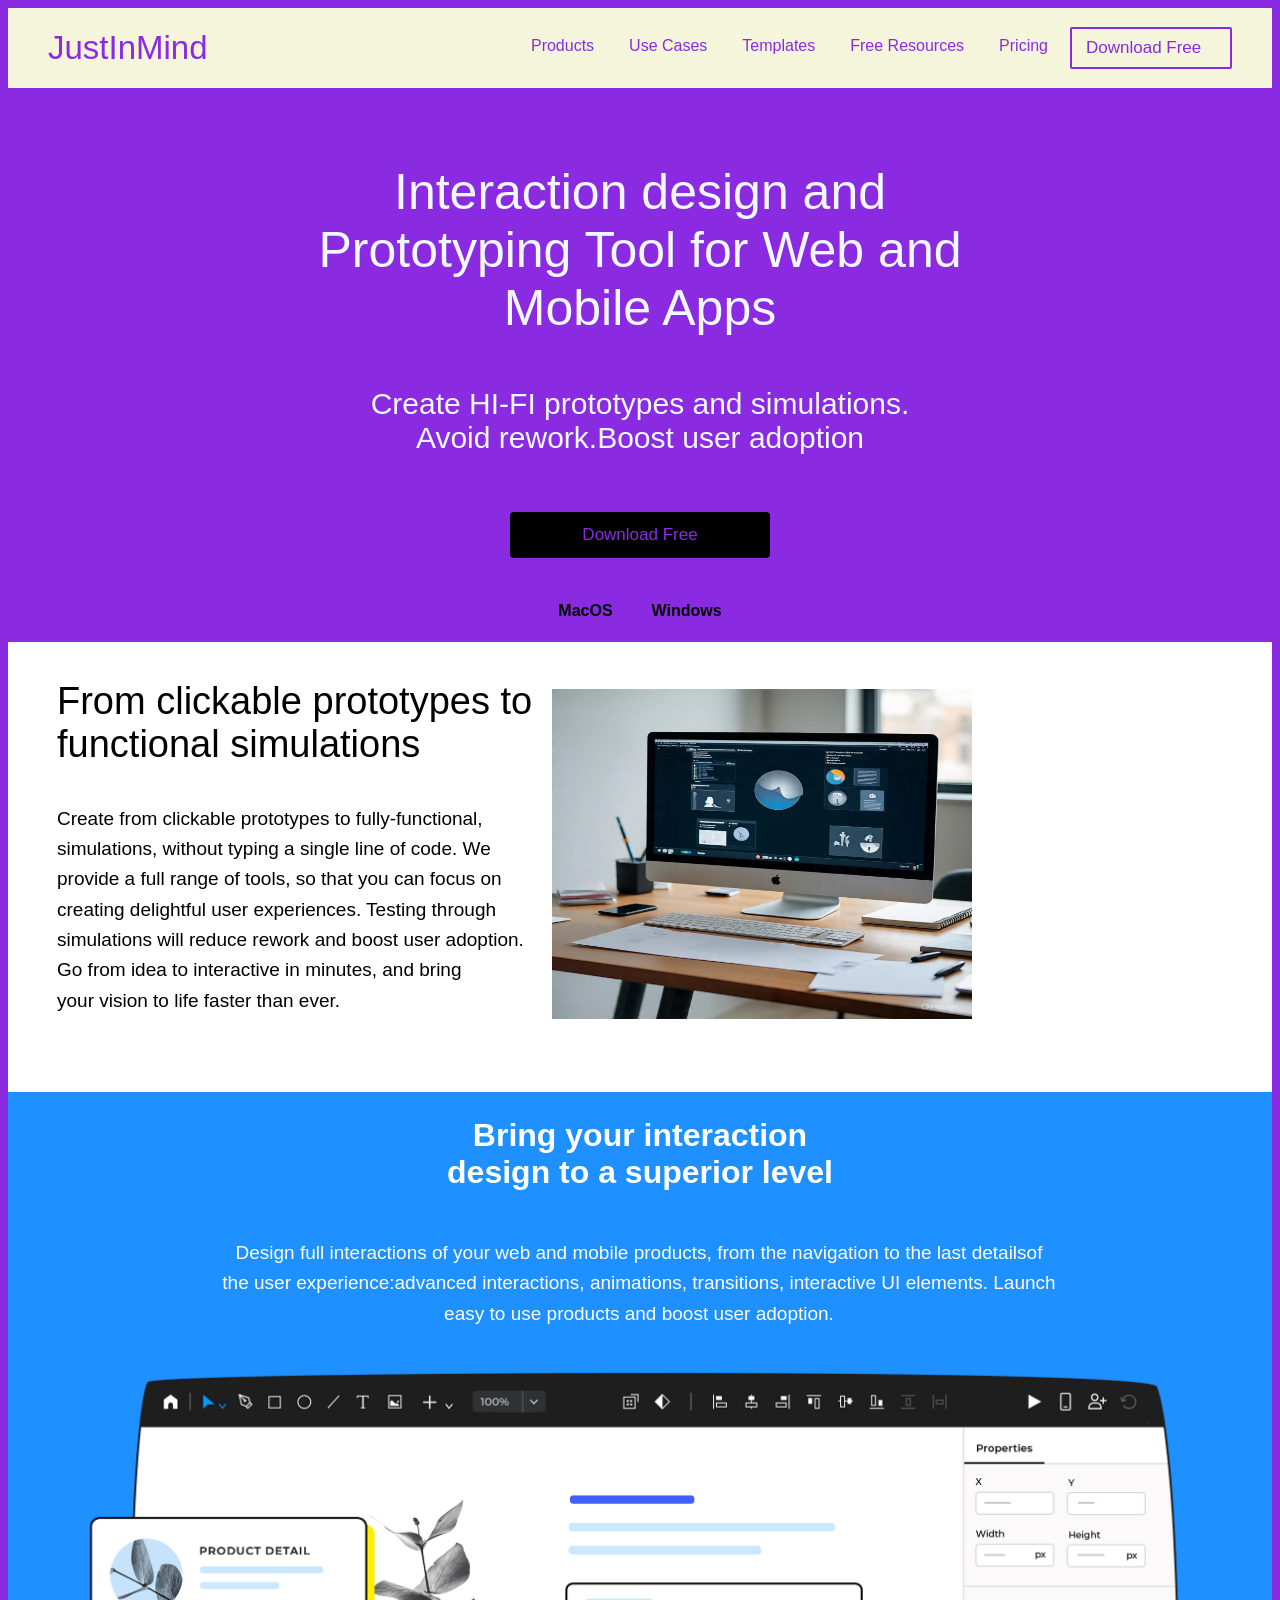
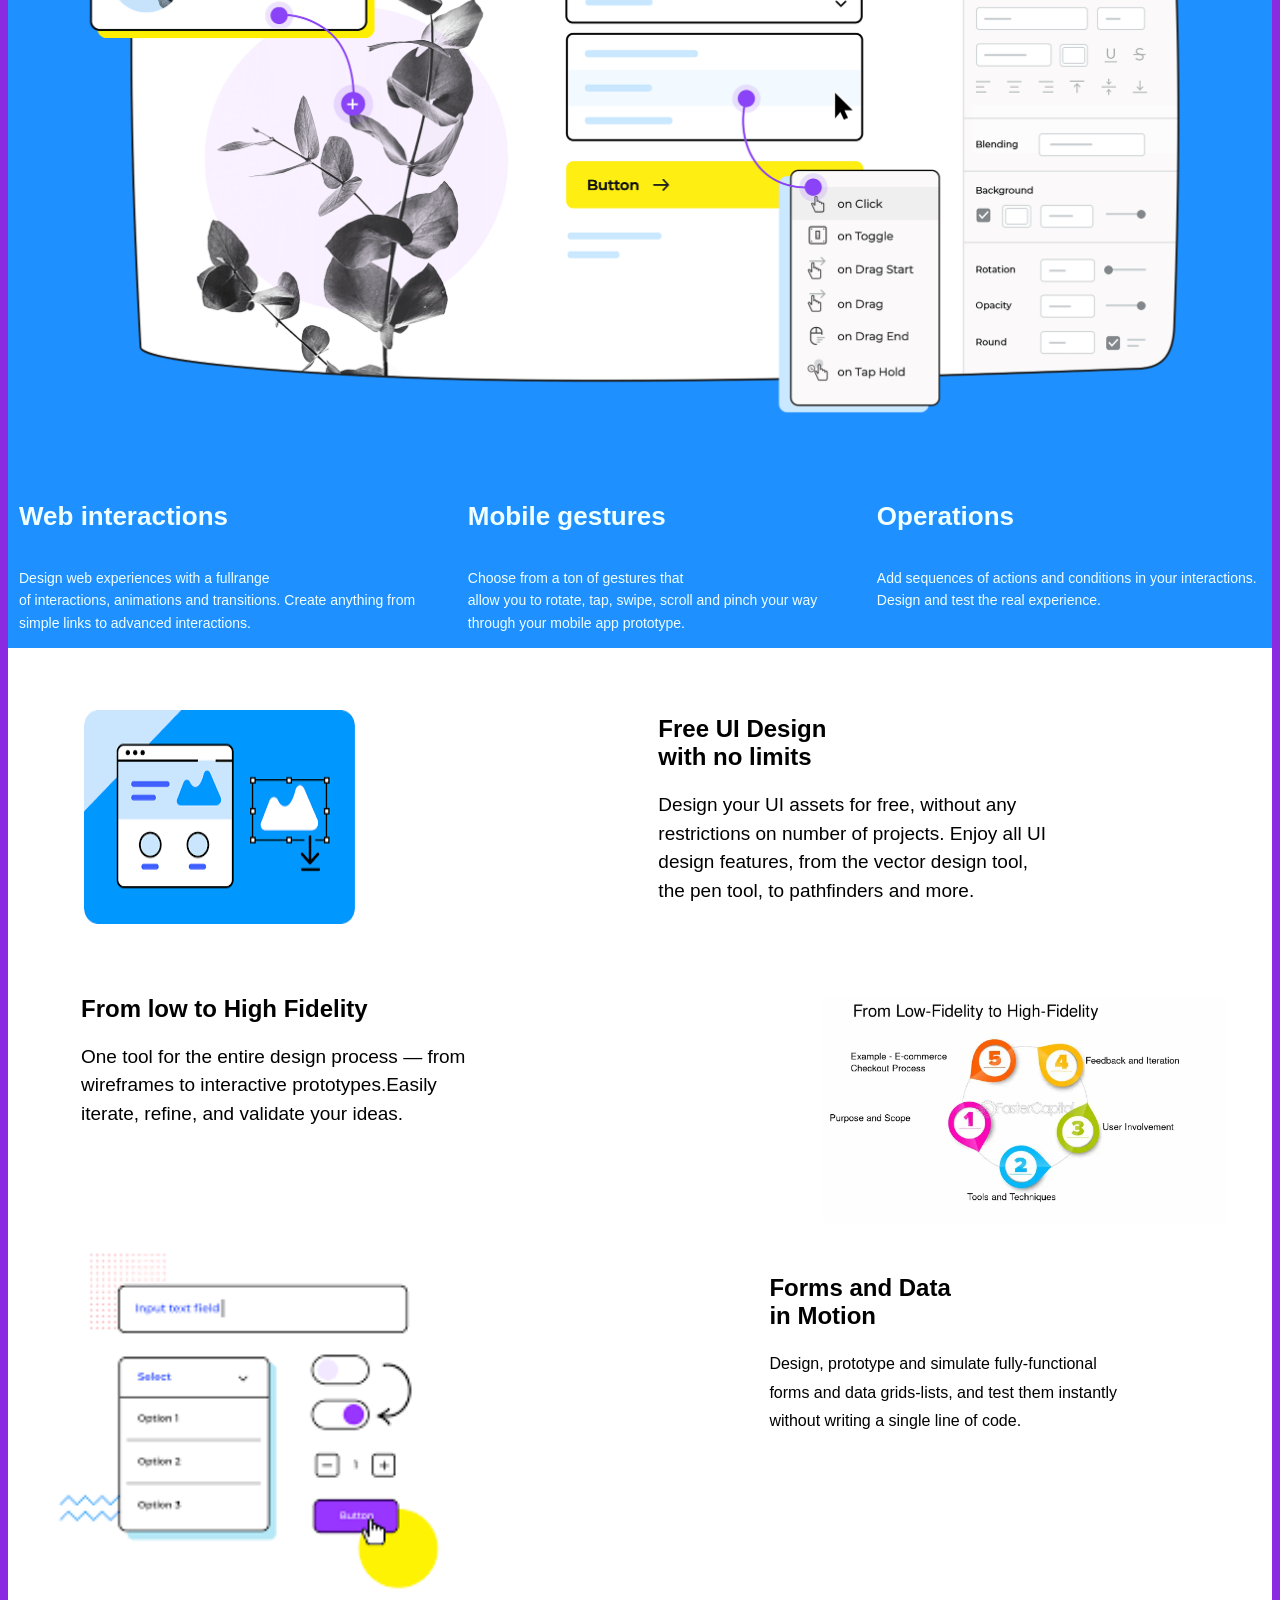
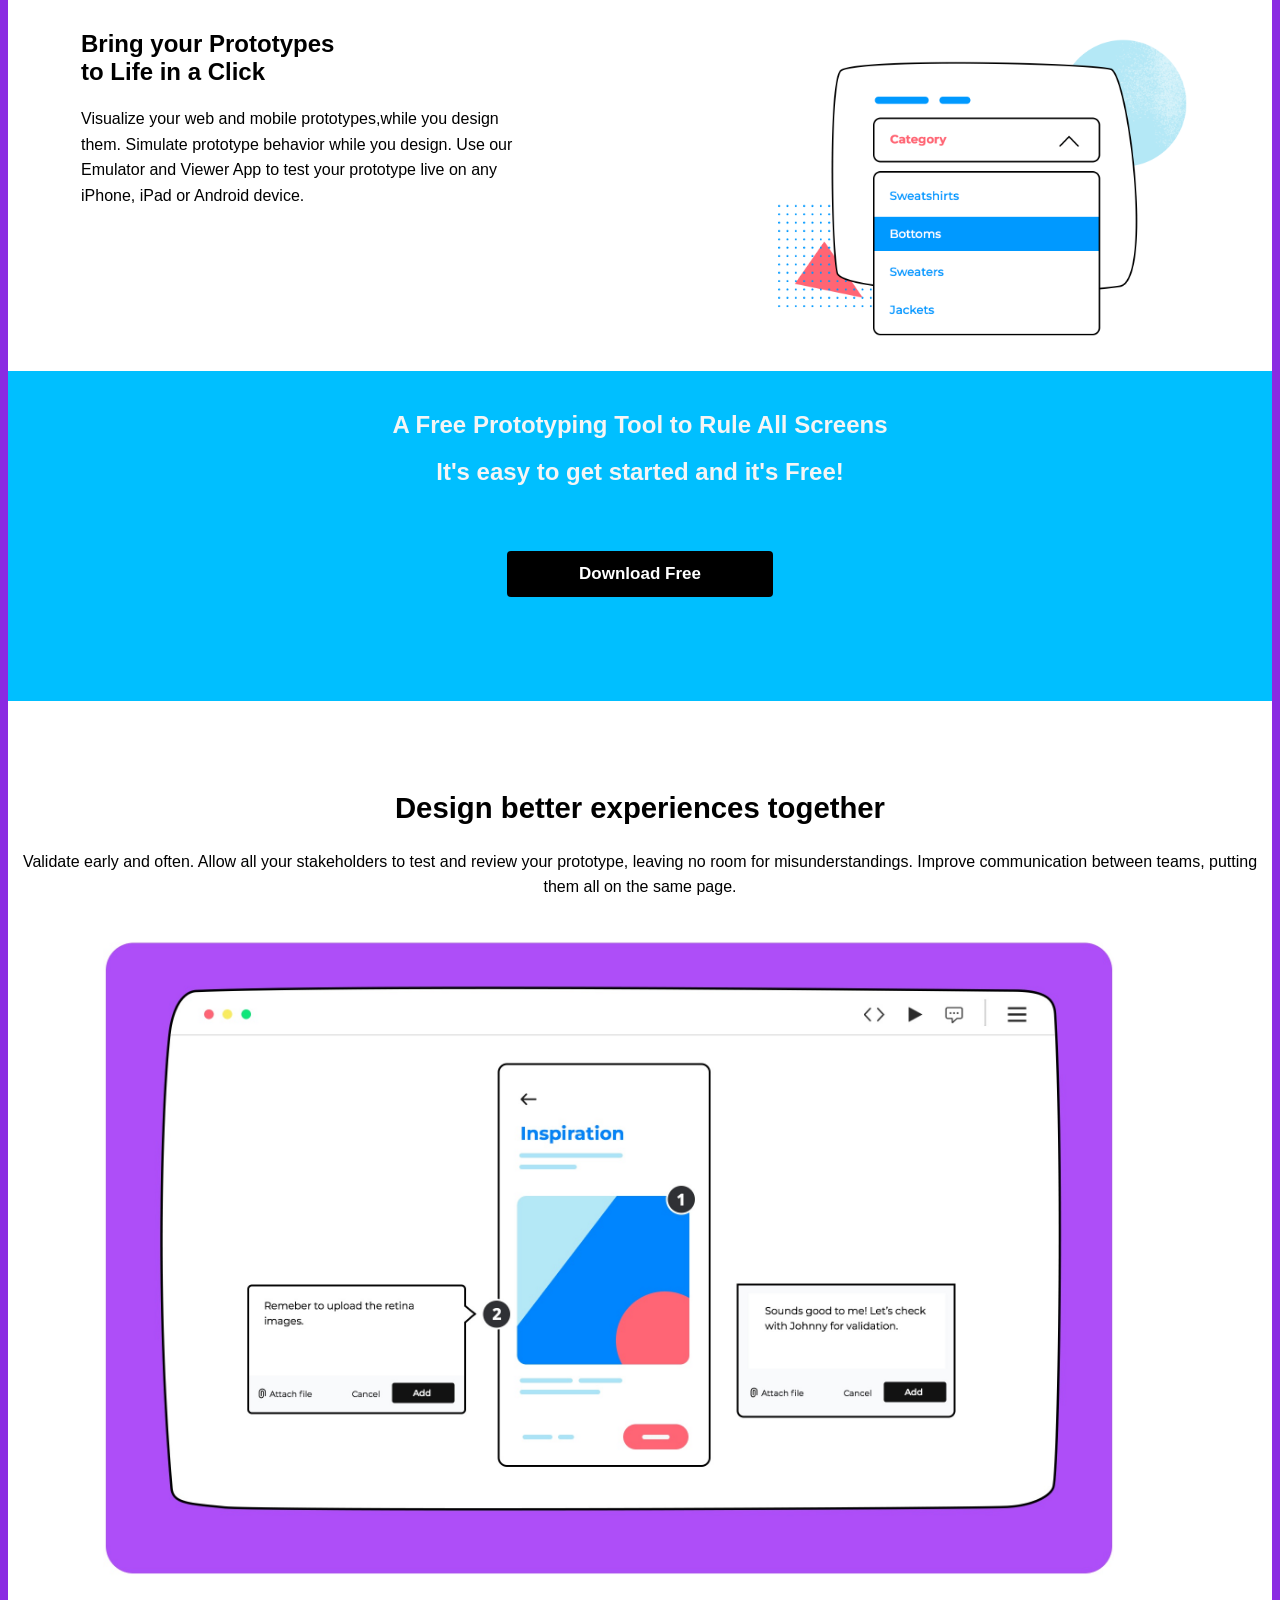
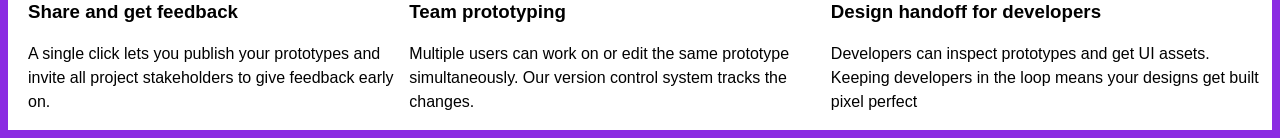
==== index.html @ 48efd1c1 "be" ====
<!DOCTYPE html>
<html lang="en">
<head>
    <meta charset="UTF-8">
    <meta name="viewport" content="width=device-width, initial-scale=1.0">
    <title>Document</title>
    <style>
     body {
      margin: 0%;
      padding: 0%;
      font-family: sans-serif;
    }
    header {
      display: flex;
      justify-content: space-between;
      align-items: center;
      padding: 19px 40px;
      background-color: blueviolet;
    }
    .brand {
      font-size: 33px;
      text-decoration: none;
      color: aliceblue;
    }
    nav {
      display: flex;
      gap: 9px;
      background-color: inherit;
    }
    nav a {
      color: white;
      text-decoration: none;
      padding: 10px 13px;
      font-size: 16px;
    }
    nav a:hover {
      background-color: #111111;
    }
    .b {
      text-decoration: none;
      margin-top: 27px;
      padding: 13px 72px;
      color: blueviolet;
      background-color: black;
      font-size: 17px;
      border-radius: 4px;
      display: inline-block; 
    }
    .b:hover {
      background-color: white;
      color: black;
    }
    h4.c {
      color: azure;
      font-size: 26px;
    }
    p.d {
      color: azure;
      line-height: 1.6;
      padding: 0px 2px 0px 0px;
      font-size: 14px;
    }
    a.e:hover {
    background-color: white;
    color: black;
    }
    </style>
</head>
<body style="border: 8px solid blueviolet;">
<section style="background-color: blueviolet;">
 <header  style="background-color: beige;">
    <a href="https://www.justinmind.com/" class="brand" style="color: blueviolet;">JustInMind</a>
    <nav style="background-color: beige;">
      <a href="#products" style="color: blueviolet;">Products</a>
      <a href="#use-cases" style="color: blueviolet;">Use Cases</a>
      <a href="#templates" style="color: blueviolet;">Templates</a>
      <a href="#free-resources" style="color: blueviolet;">Free Resources</a>
      <a href="#pricing" style="color: blueviolet;">Pricing</a>
       <a href="https://www.justinmind.com/thank-you-win" style="border: 2px solid blueviolet; 
       width: 130px;font-size: 17px; border-radius: 2px; padding: 9px 14px;color: blueviolet; 
       background-color: beige;">Download Free</a>
    </nav>
  </header>
  <p style="text-align: center; color: aliceblue; font-size: 50px; margin-top: 75px;">
  Interaction design and<br>Prototyping Tool for Web and<br>Mobile Apps</p>
  <p style="text-align: center; color: aliceblue; font-size: 30px;">Create HI-FI prototypes 
  and simulations.<br>Avoid rework.Boost user adoption</p>
  <div style="text-align: center;">
  <a class="b" href="https://www.justinmind.com/thank-you-win">Download Free</a>
  </div>
  <div style="justify-content: center; display:flex; gap: 39px; margin-top: 23px; font-size: 16px;">
  <h4>MacOS</h4>
  <h4>Windows</h4>
  </div>
  </section>
  <section style="background-color: white; height: 430px;">
  <div style="display: flex; gap: 20px; margin-bottom: 40px;">
    <div>
  <p style="font-size: 38px; margin-left: 49px;">From clickable prototypes to<br>
  functional simulations</p>
  <p style="font-size: 19px; margin-left: 49px; margin-top: 4px; margin-bottom: 4px; line-height: 1.6;">
  Create from clickable prototypes to fully-functional,<br>simulations, without typing a single 
  line of code. We<br>provide a full range of tools, so that you can focus on<br>creating delightful 
  user experiences. Testing through<br>simulations will reduce rework and boost user adoption.<br>
  Go from idea to interactive in minutes, and bring<br>your vision to life faster than ever.</p>
  </div>
  <img style="height: 330px; width: 420px; margin-right: 30px; margin-top: 47px;" 
   src="Images/abc.jpg" alt="#">
   </div>
  </div>
  </section>
  <section style="background-color: dodgerblue; margin-top: 3px; height: 450;">
  <div>
  <div style="text-align: center; color: white;">
  <div style="margin-top: 20px;">
  <h2 style=" font-size: 32px; display: inline-block; margin-top: 25px;"><b>Bring your interaction
  <br>design to a superior level</b></h2>
  </div>
  <p style=" font-size: 19px; line-height: 1.6; padding: 2px 2px 0px 0px;">
  Design full interactions of your web and mobile products, from the navigation to the last 
  detailsof<br> the user experience:advanced interactions, animations, transitions, interactive 
  UI elements. Launch<br> easy to use products and boost user adoption.</p>
  </div>
 <img style="height: 40%; width: 95%; margin-right: auto; margin-left: auto; 
 text-align: center; display: block;" src="Images/tool-web.png"> 
</div>
 <div style="display: flex; gap: 38px; margin-top: 3px; margin-bottom: 47px;">
  <div style="margin-left: 11px;">
  <h4 class="c">Web interactions</h4>
  <p class="d">Design web experiences with a fullrange<br>of interactions, animations and transitions.
  Create anything from simple links to advanced interactions.</p>
  </div>
  <div>
  <h4 class="c">Mobile gestures</h4>
  <p class="d">Choose from a ton of gestures that<br>allow you to rotate, tap, swipe, scroll  
  and pinch your way through your mobile app prototype.</p>
  </div>
  <div>
  <h4 class="c">Operations</h4>
  <p class="d">Add sequences of actions and conditions in your interactions.  Design and 
  test the real experience.</p>
  </div>
  </div>
  </section>
  <section>
    <div style="display: flex; gap: 24%;">
    <img src="Images/free design.png" style="margin-left: 76px; margin-top: 15px;">
    <div>
    <h1><b>Free UI Design<br>with no limits</b></h1>
    <p style="line-height: 1.5; font-size: 19px;">Design your UI assets for free, without any<br> restrictions on 
    number of projects. Enjoy all UI<br>design features, from the vector design tool,<br>the pen 
    tool, to pathfinders and more.</p>
    </div>
  </div>
   <div style="display: flex; gap: 26%; margin-top: 45px;">
    <div>
    <h1 style="margin-top: 26px; margin-left: 73px;">From low to High Fidelity</h1>
    <p style="line-height: 1.5; font-size: 19px; margin-left: 73px;">One tool for the entire design 
    process — from<br>wireframes to interactive prototypes.Easily iterate, refine, and validate your 
    ideas.</p>
    </div>
    <img src="Images/Low-Fidelity-to-High-Fidelity.webp" alt="#" style="width: 32%; height: 87%; 
    margin-top: 28px; margin-right: 45px;">
    </div>
    <div style="display: flex; gap: 18%;">
      <img src="Images/images.png" style="width: 42%; height: 39%; margin-left: 3px; margin-top: 15px;">
      <div style="margin-top: 31px;">
      <h1>Forms and Data<br>in Motion</h1>
      <p style="line-height: 1.8;">Design, prototype and simulate fully-functional<br>forms and data grids-lists, and test 
      them instantly<br>without writing a single line of code.</p>
      </div>
    </div>
    <div style="display: flex; gap: 180px;">
      <div style="margin-left: 73px;">
      <h2>Bring your Prototypes<br>to Life in a Click</h2>
      <p style="line-height: 1.6;">Visualize your web and mobile prototypes,while you design them. 
      Simulate prototype behavior while you design. Use our Emulator and Viewer App to test your 
      prototype live on any iPhone, iPad or Android device.</p>
      </div>
      <img src="Images/click.png" alt="" style="width: 45%; height: 20%;">
    </div>
  </section>
  <section style="background-color: deepskyblue; height: 330px; display: flex; 
  flex-direction: column; text-align: center; align-items: center;">
  <div style=" justify-content: center; color: whitesmoke;">
   <h1 style="margin-top: 40px;">A Free Prototyping Tool to Rule All Screens</h1>
   <h2 style="margin-top: 18px;">It's easy to get started and it's Free!</h2>
   </div>
    <div><h2><a href="https://www.justinmind.com/thank-you-win" style="display: inline-block; 
    padding: 13px 72px; border-radius: 4px; background-color: black; 
    text-decoration: none; color: white; margin-top: 25px; font-size: 17px;" class="e">
    Download Free</h2></a>
  </div>
  </section>
  <section style="margin-top: 90px;">
  <h2 style="text-align: center; font-size: 29.3px; ">Design better experiences together</h2>
  <p style="text-align: center; line-height: 25px;">Validate early and often. Allow all your stakeholders to test and review your prototype, 
  leaving no room for misunderstandings. Improve communication between teams, putting them 
  all on the same page.</p>
  <img src="Images/prototypes.jpg"alt="Not Found" style="width: 80%; height: 70%; margin-left: 95px; 
  margin-top: 20px;">
  <div style="display: flex; margin-left: 20px; gap: 15px;">
   <div>
  <h3>Share and get feedback</h3>
  <p style="line-height: 1.5;">A single click lets you publish your prototypes and invite all project stakeholders to 
  give feedback early on.</p>
   </div>
   <div>
  <h3>Team prototyping</h3>
  <p style="line-height: 1.5;">Multiple users can work on or edit the same prototype 
  simultaneously. Our version control system tracks the changes.</p>
   </div>
   <div>
  <h3>Design handoff for developers</h3>
  <p style="line-height: 1.5;">Developers can inspect prototypes and get UI assets. 
  Keeping developers in the loop means your designs get built pixel perfect</p>
   </div>
  </div>
  </section>
</html>
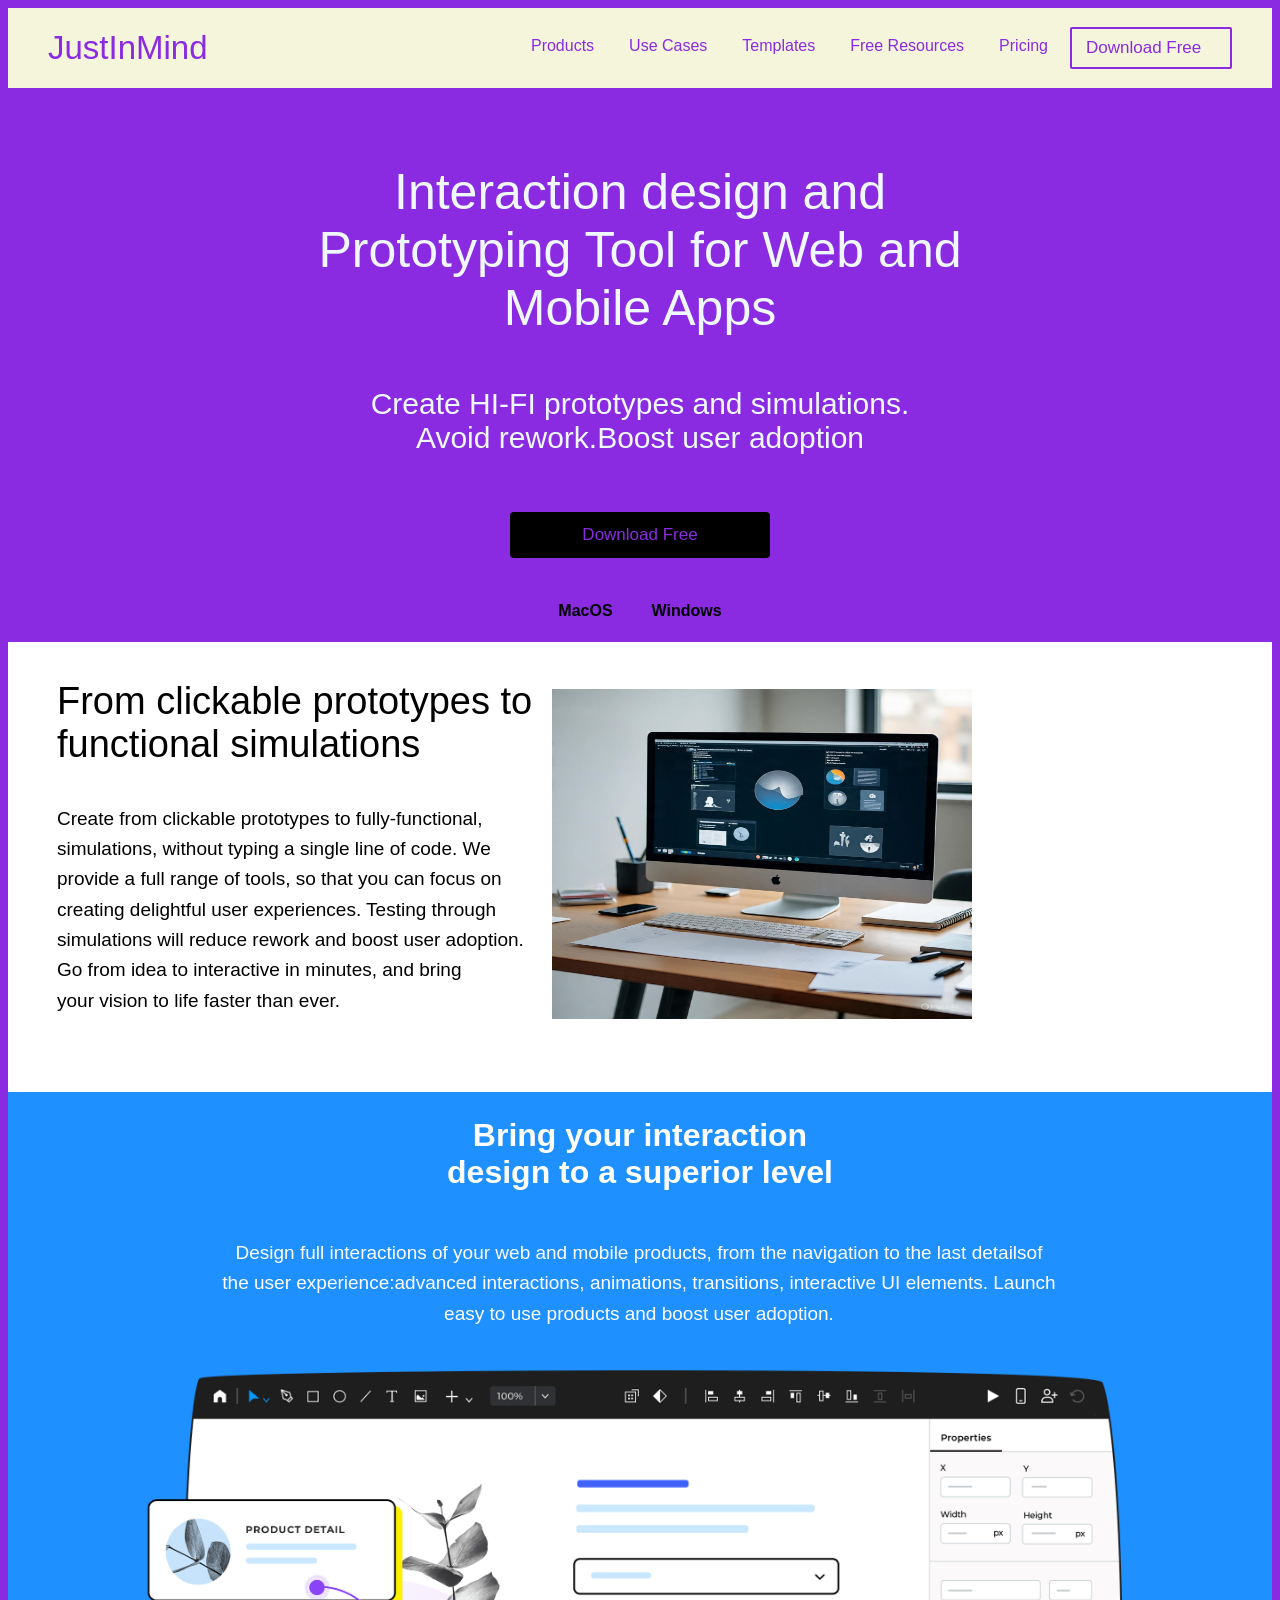
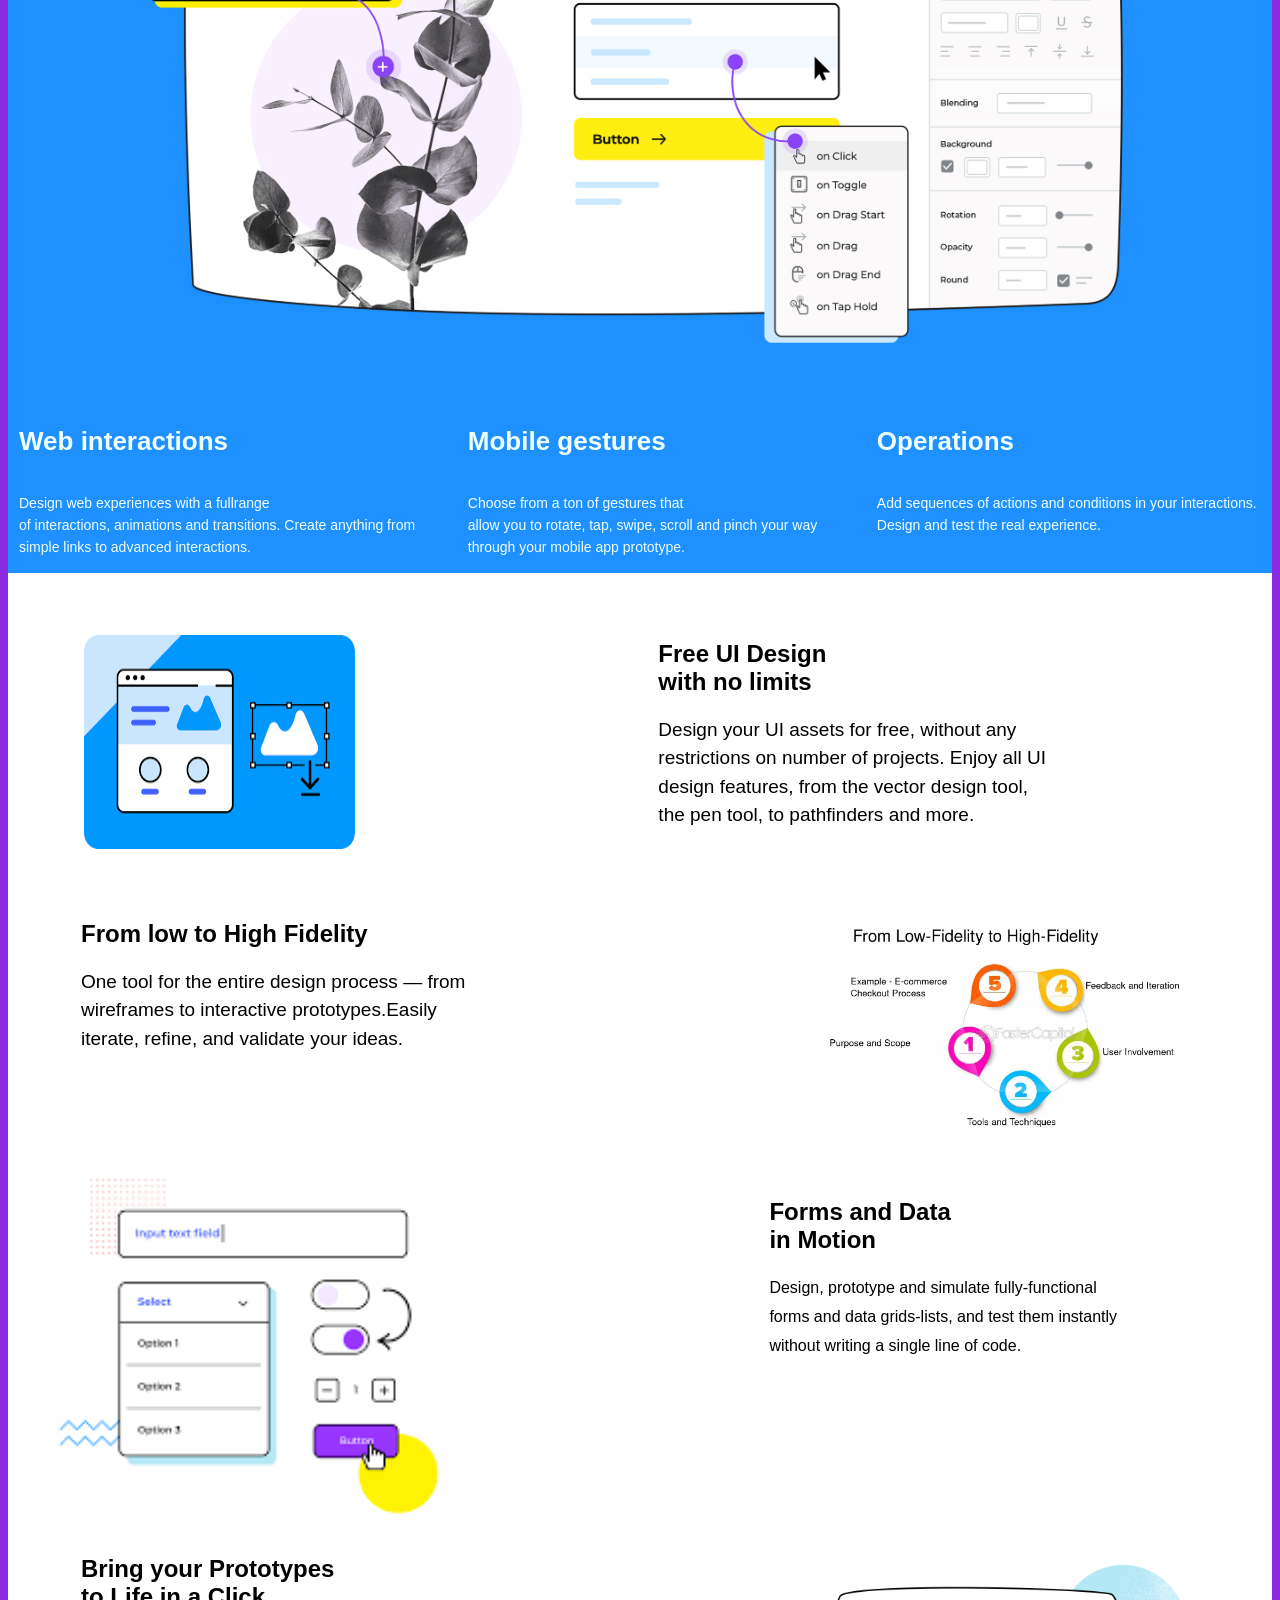
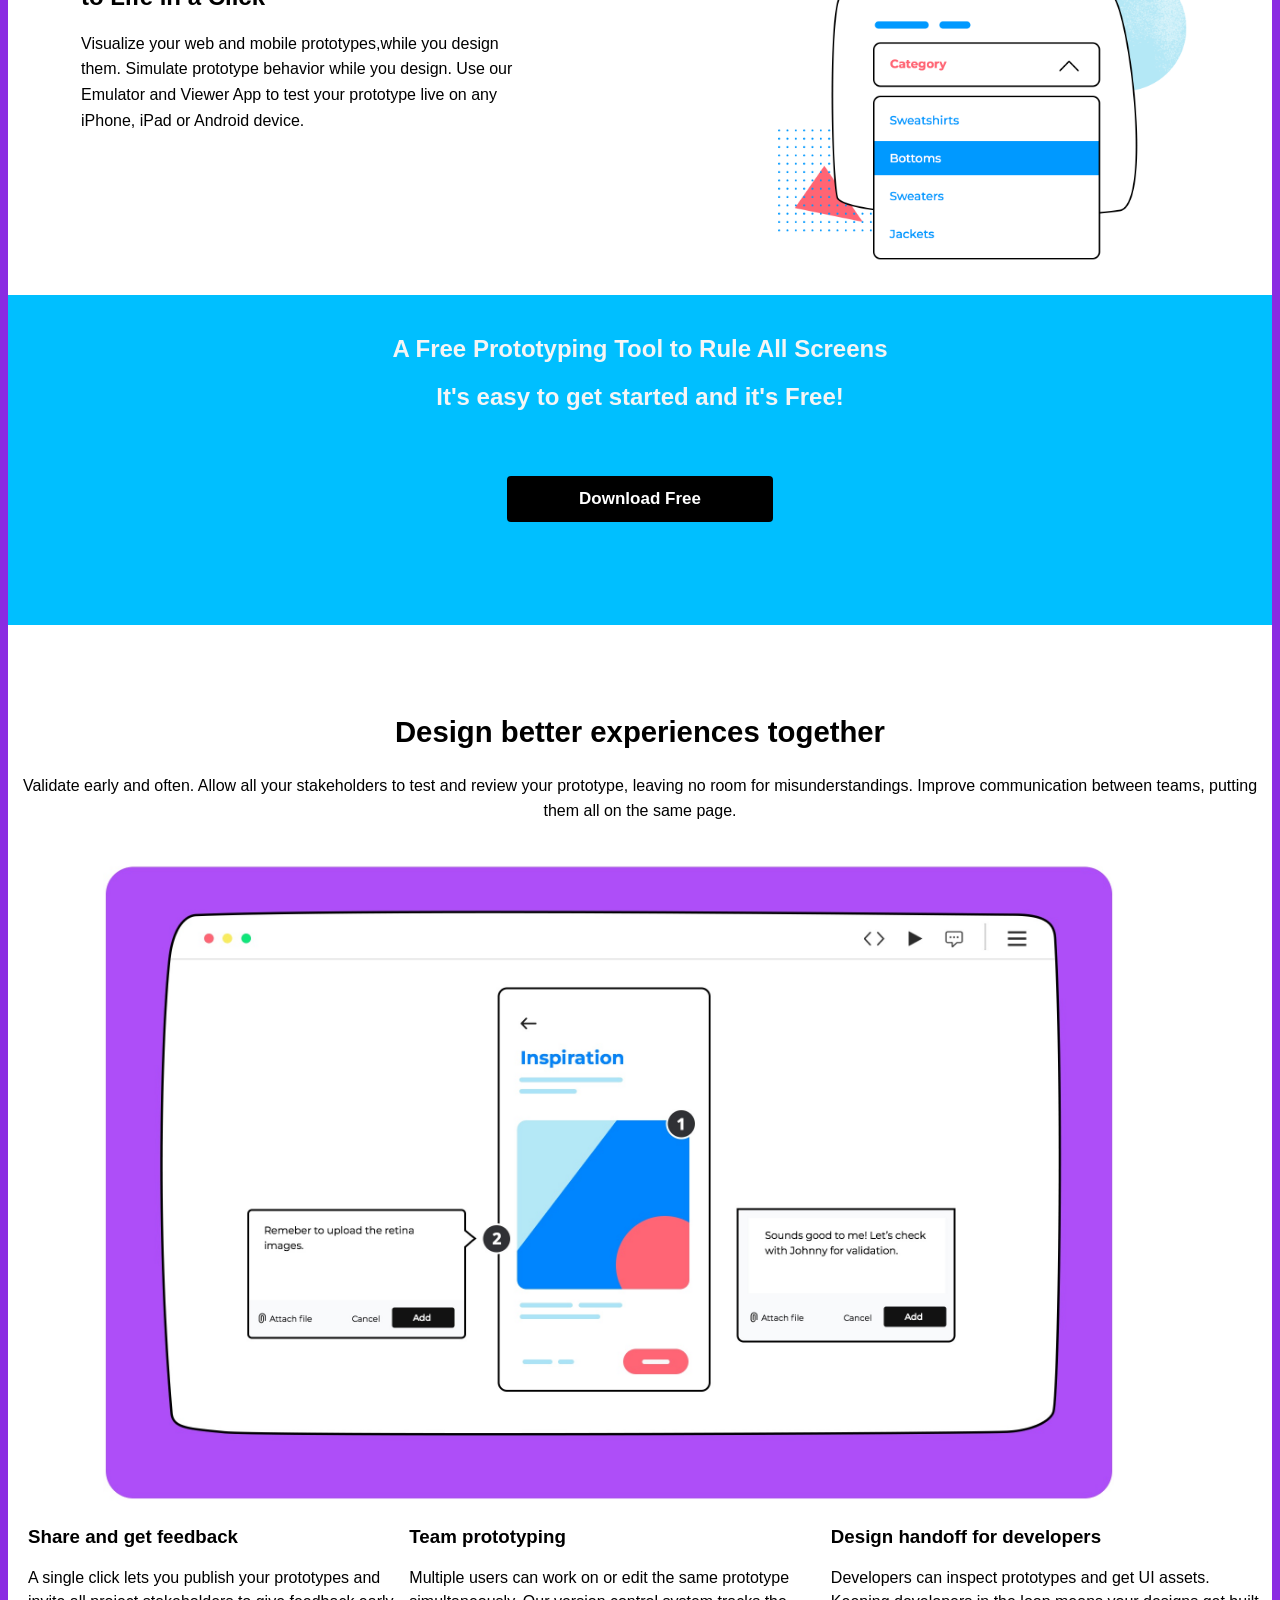
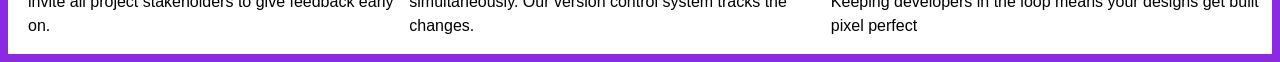
==== commit 5fd36e05: "be" ====
--- a/index.html
+++ b/index.html
@@ -121,7 +121,7 @@
   detailsof<br> the user experience:advanced interactions, animations, transitions, interactive 
   UI elements. Launch<br> easy to use products and boost user adoption.</p>
   </div>
- <img style="height: 40%; width: 95%; margin-right: auto; margin-left: auto; 
+ <img style="height: 30%; width: 85%; margin-right: auto; margin-left: auto; 
  text-align: center; display: block;" src="Images/tool-web.png"> 
 </div>
  <div style="display: flex; gap: 38px; margin-top: 3px; margin-bottom: 47px;">
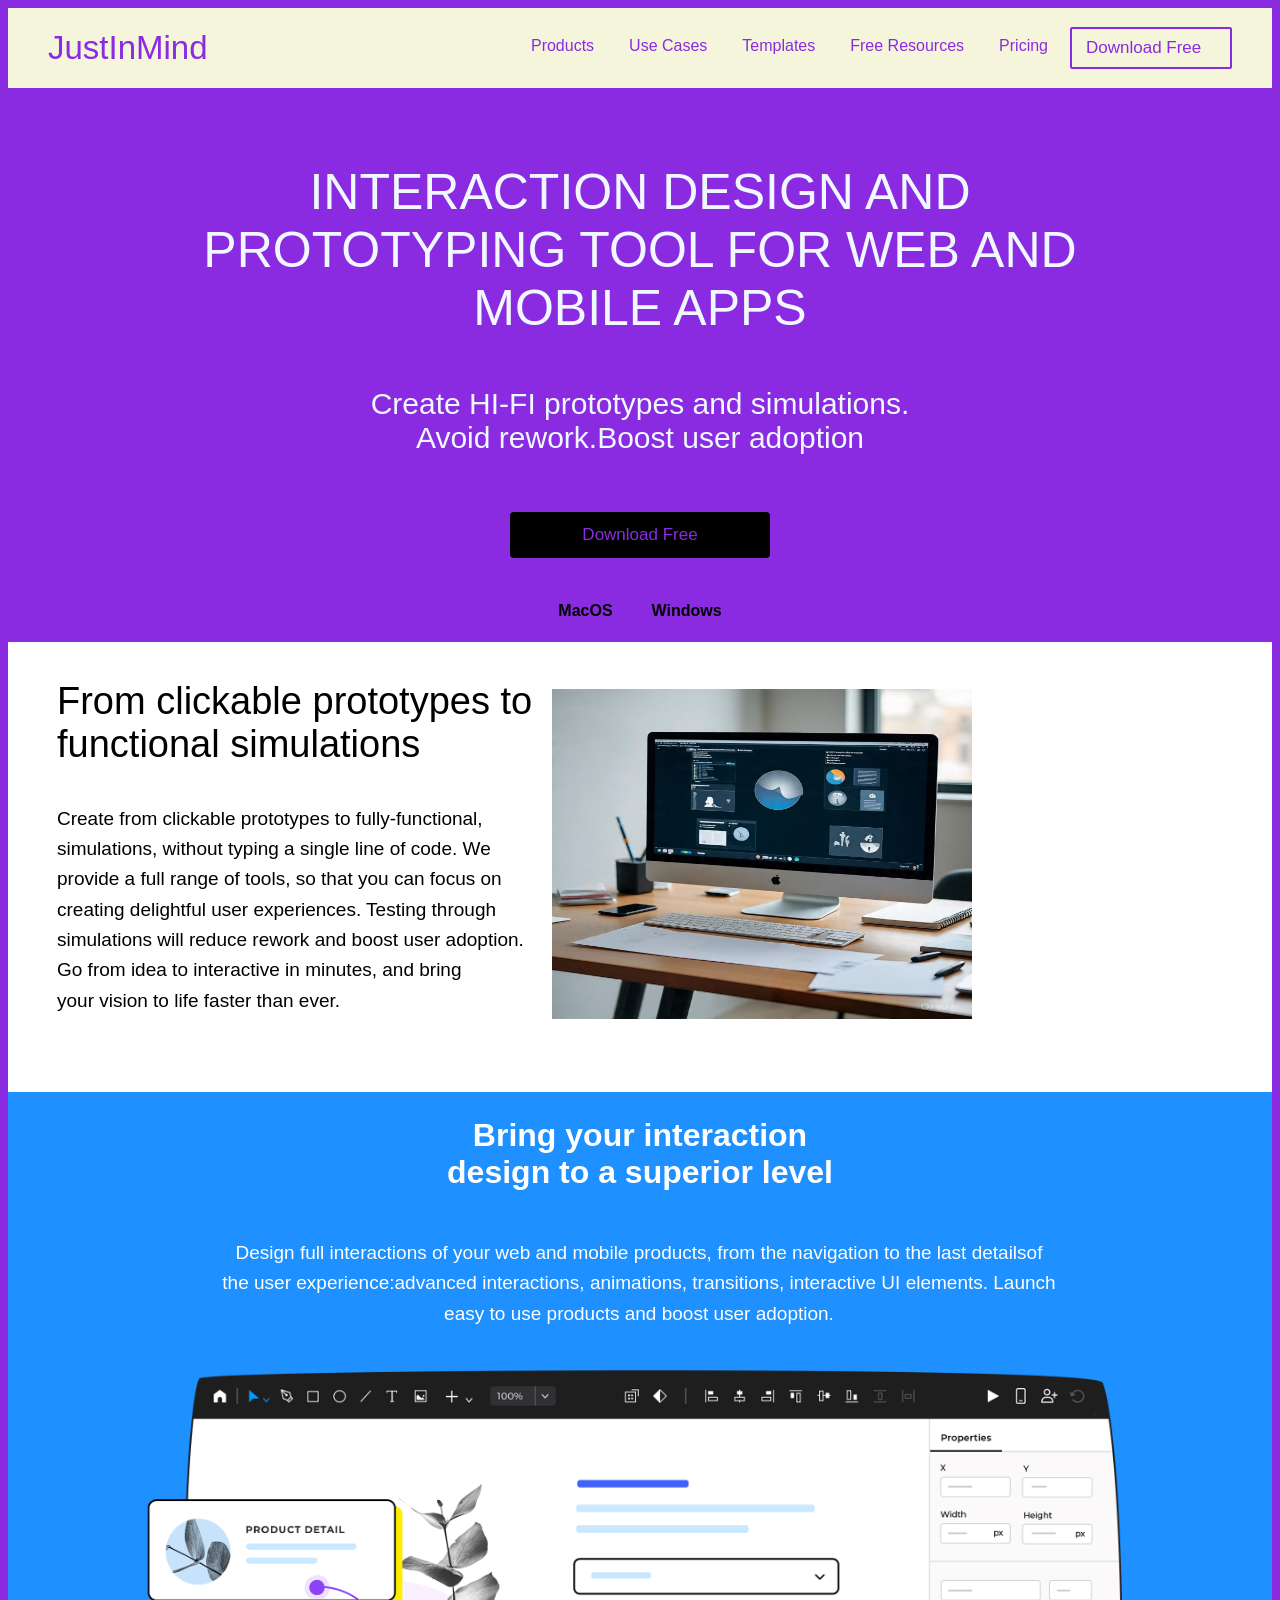
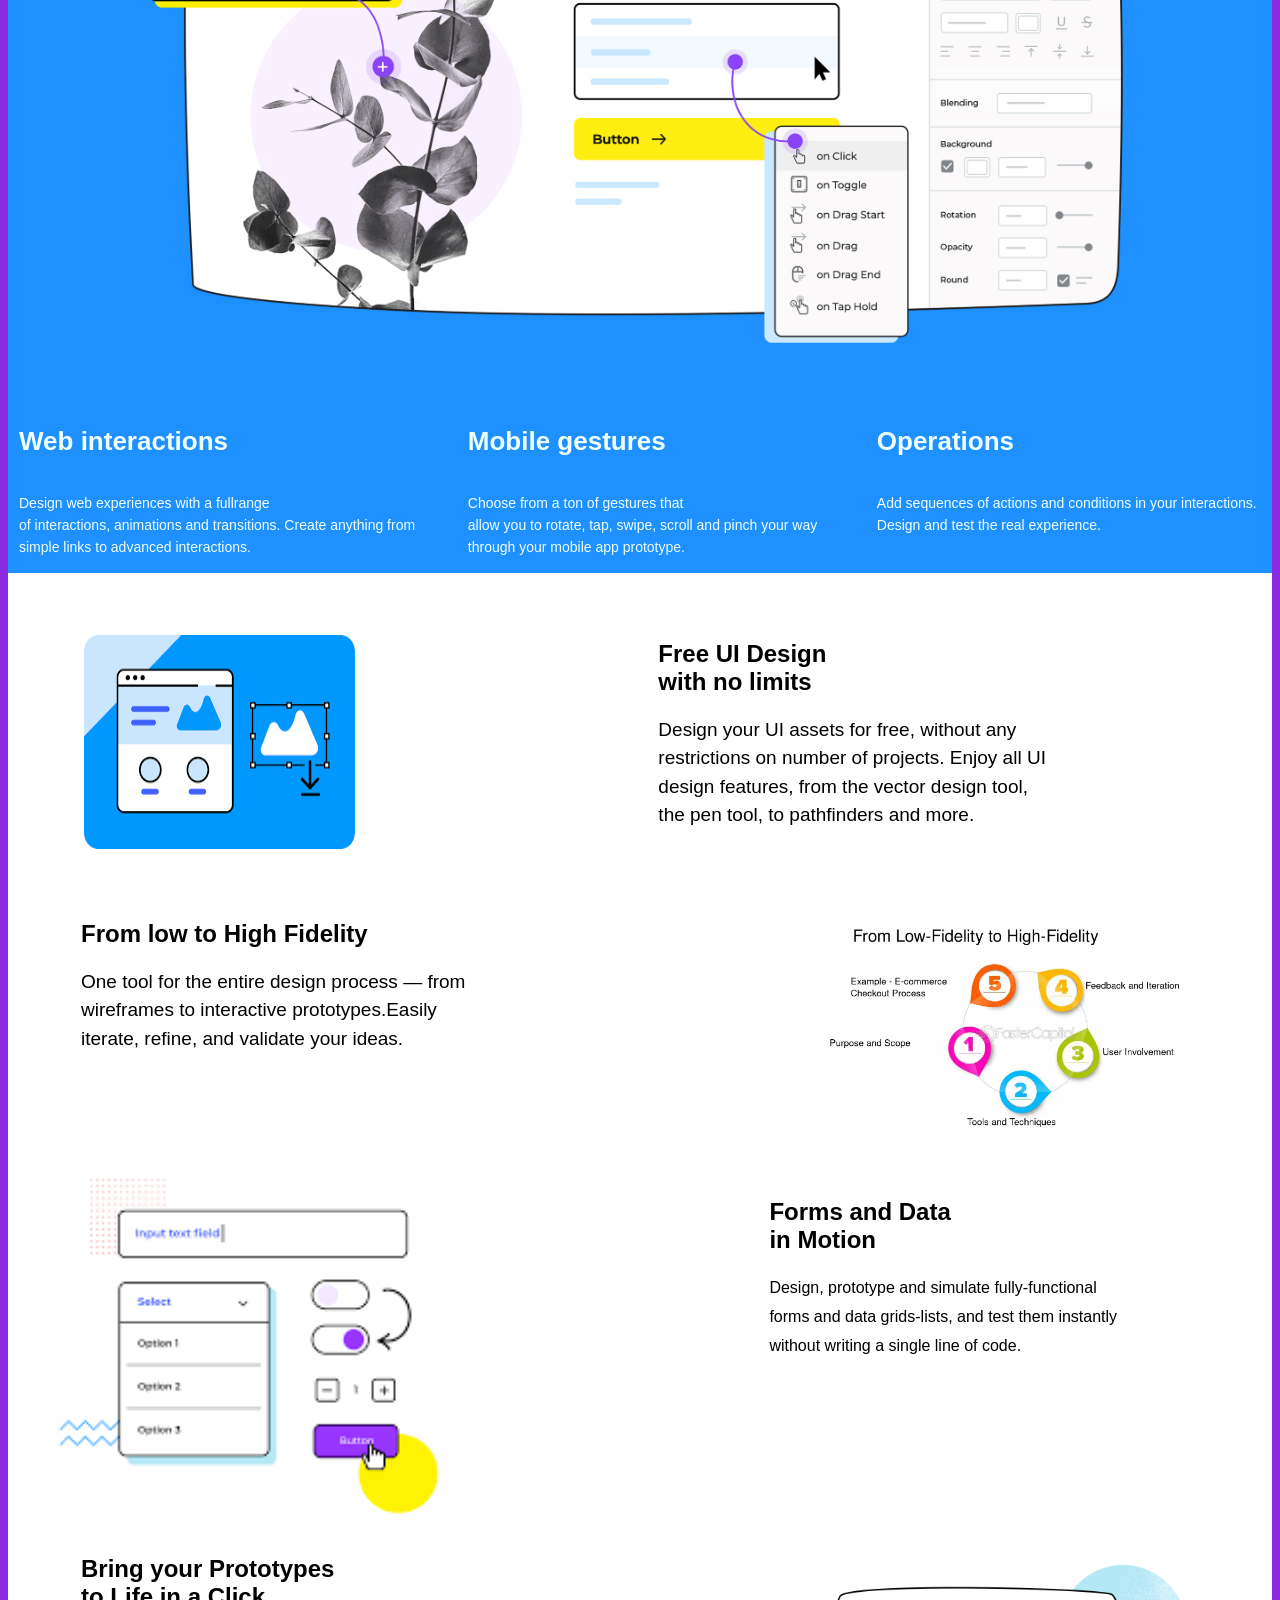
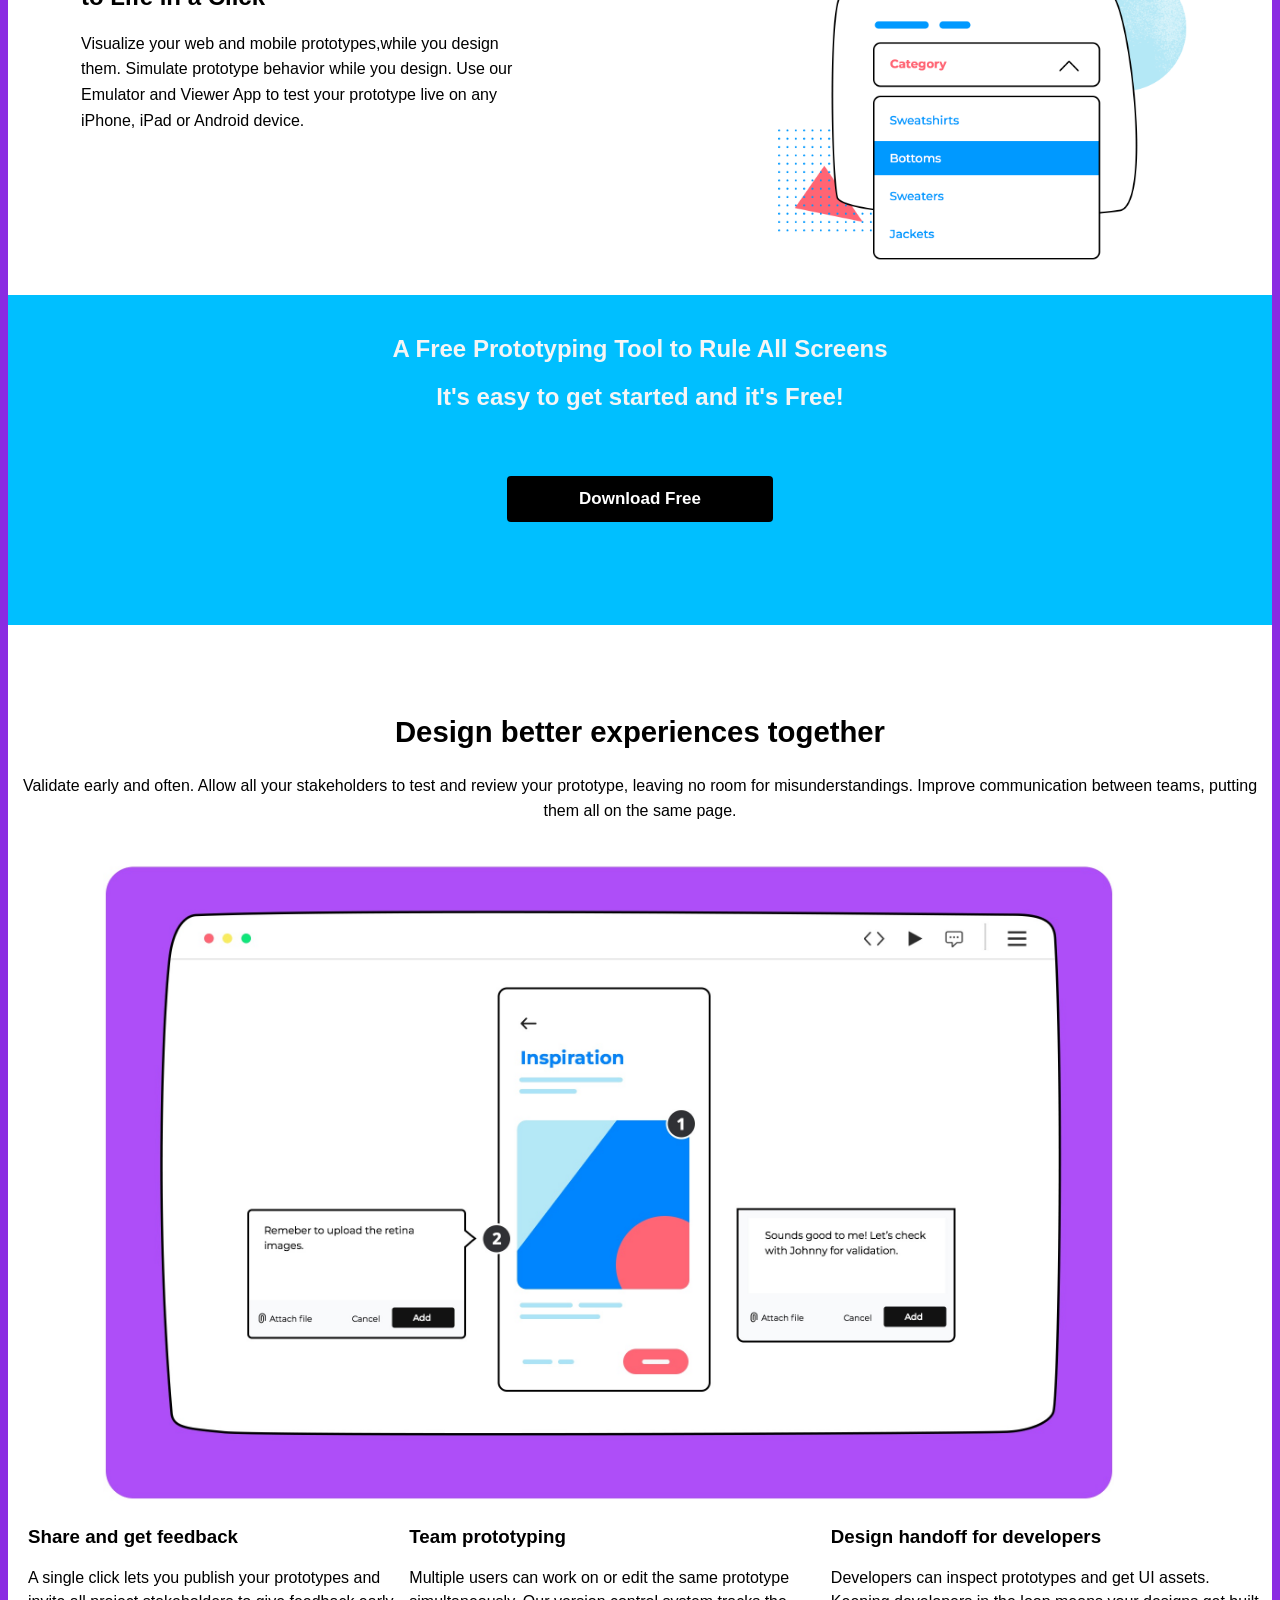
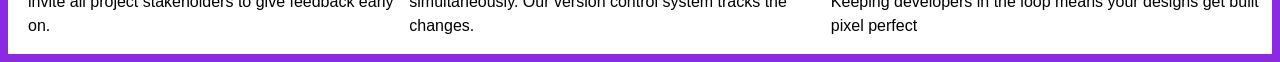
==== commit c50f3e56: "he" ====
--- a/index.html
+++ b/index.html
@@ -82,7 +82,7 @@
     </nav>
   </header>
   <p style="text-align: center; color: aliceblue; font-size: 50px; margin-top: 75px;">
-  Interaction design and<br>Prototyping Tool for Web and<br>Mobile Apps</p>
+  INTERACTION DESIGN AND<br>PROTOTYPING TOOL FOR WEB AND<br>MOBILE APPS</p>
   <p style="text-align: center; color: aliceblue; font-size: 30px;">Create HI-FI prototypes 
   and simulations.<br>Avoid rework.Boost user adoption</p>
   <div style="text-align: center;">
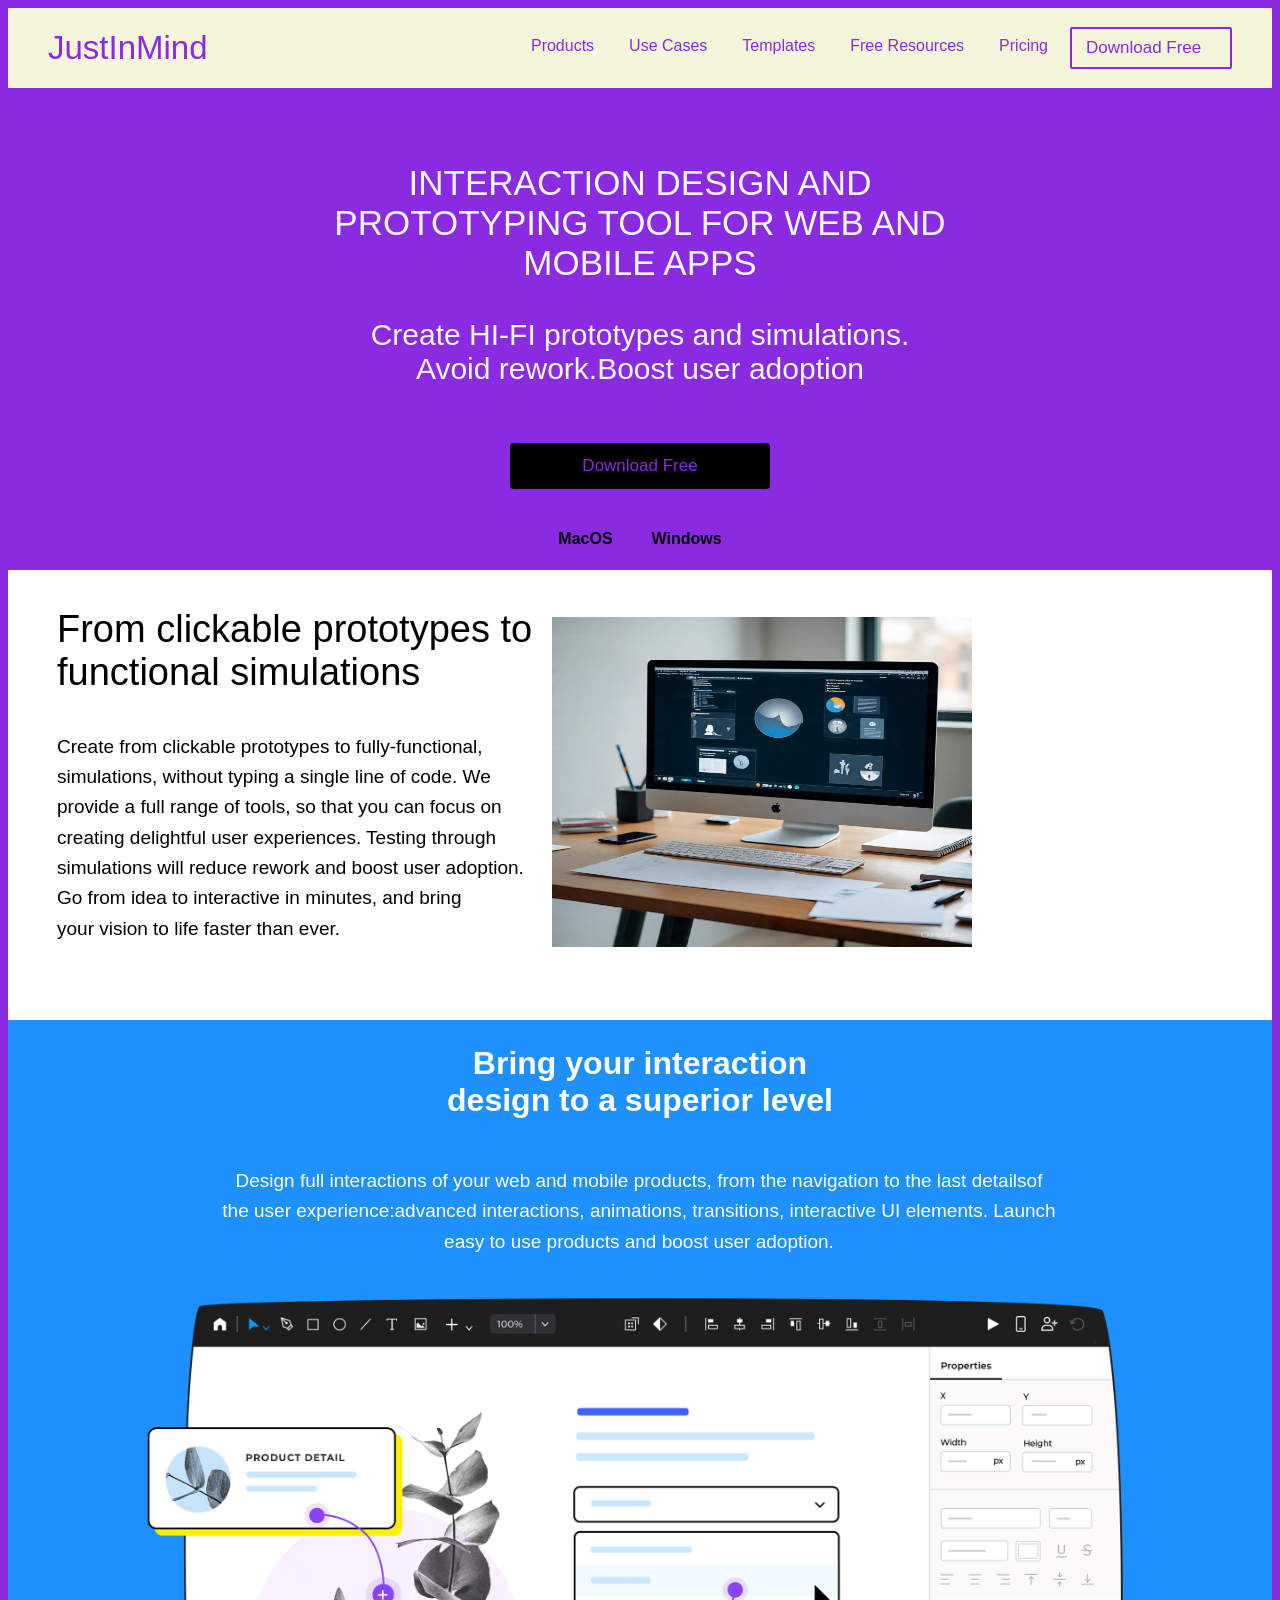
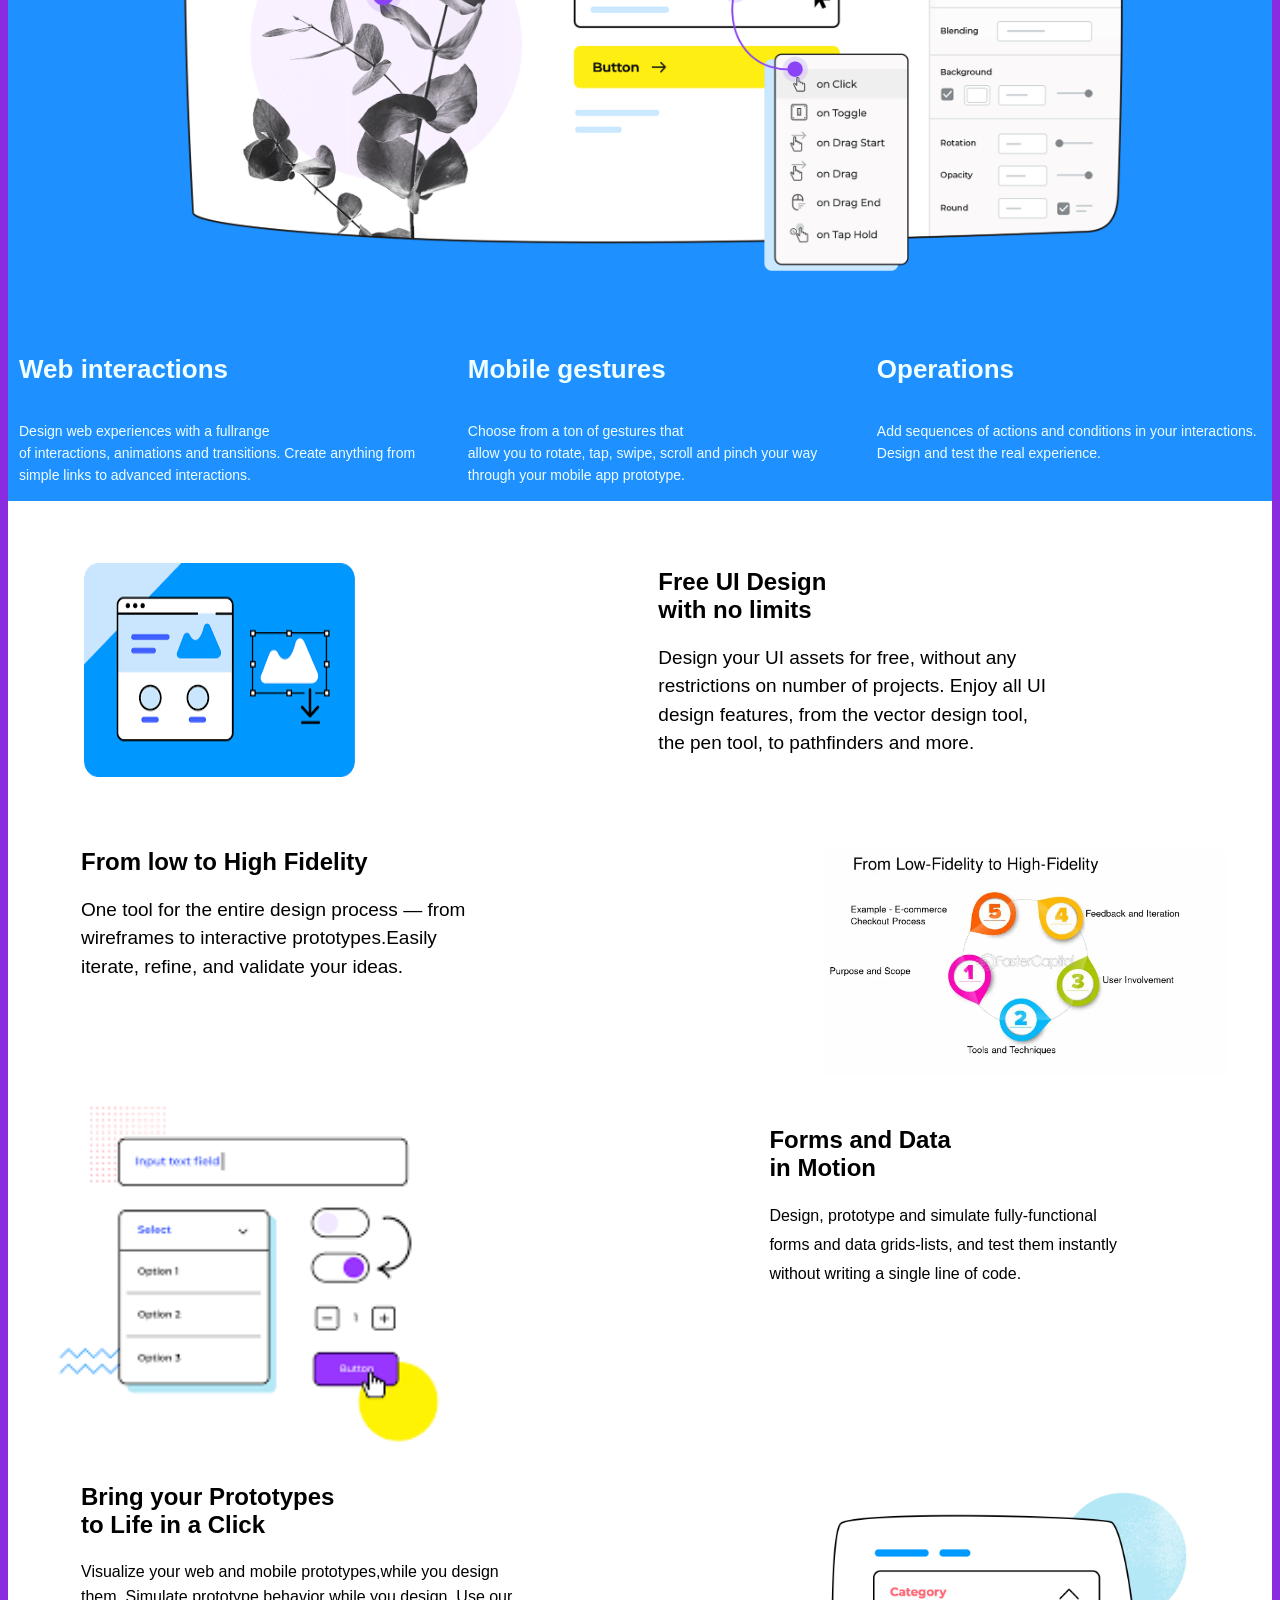
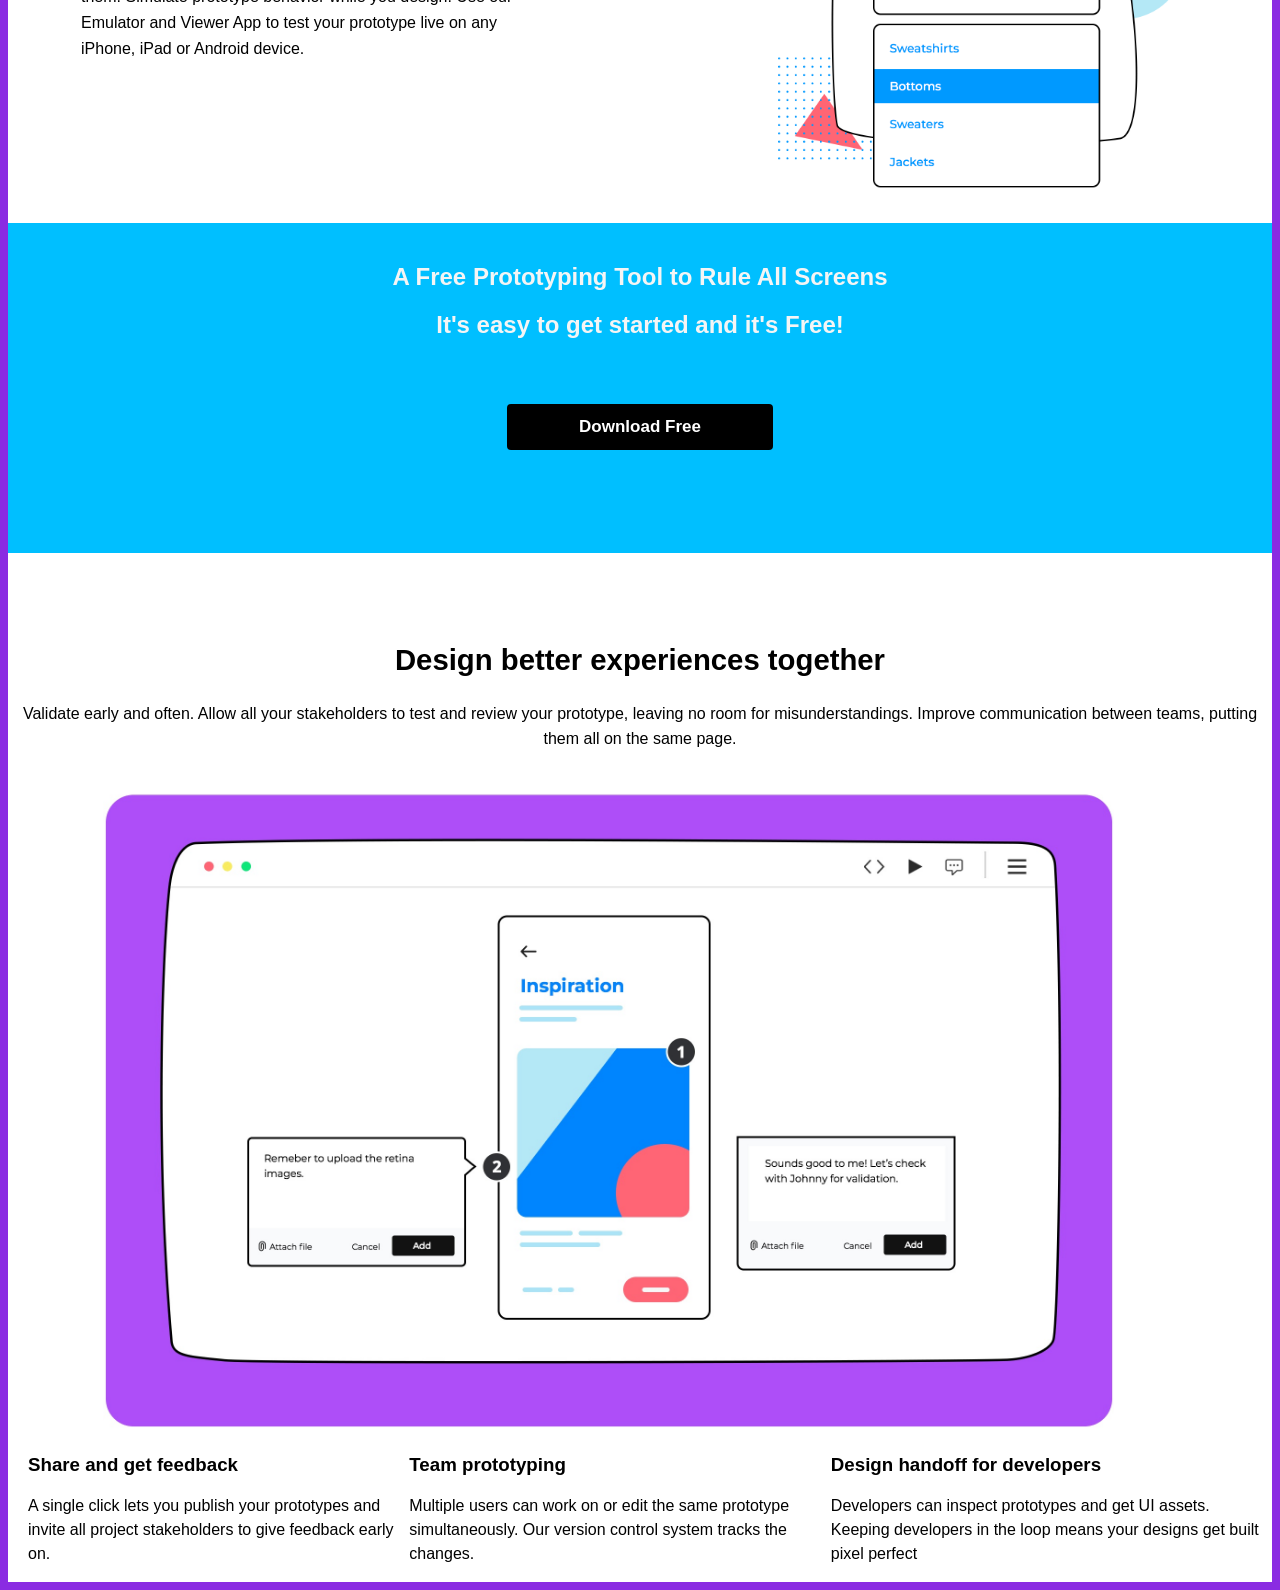
==== commit 8ab41e58: "yes" ====
--- a/index.html
+++ b/index.html
@@ -81,14 +81,14 @@
        background-color: beige;">Download Free</a>
     </nav>
   </header>
-  <p style="text-align: center; color: aliceblue; font-size: 50px; margin-top: 75px;">
+  <p style="text-align: center; color: aliceblue; font-size: 35px; margin-top: 75px;">
   INTERACTION DESIGN AND<br>PROTOTYPING TOOL FOR WEB AND<br>MOBILE APPS</p>
   <p style="text-align: center; color: aliceblue; font-size: 30px;">Create HI-FI prototypes 
   and simulations.<br>Avoid rework.Boost user adoption</p>
   <div style="text-align: center;">
   <a class="b" href="https://www.justinmind.com/thank-you-win">Download Free</a>
   </div>
-  <div style="justify-content: center; display:flex; gap: 39px; margin-top: 23px; font-size: 16px;">
+  <div style="justify-content: center; display:flex; gap: 39px; margin-top: 20px; font-size: 16px;">
   <h4>MacOS</h4>
   <h4>Windows</h4>
   </div>
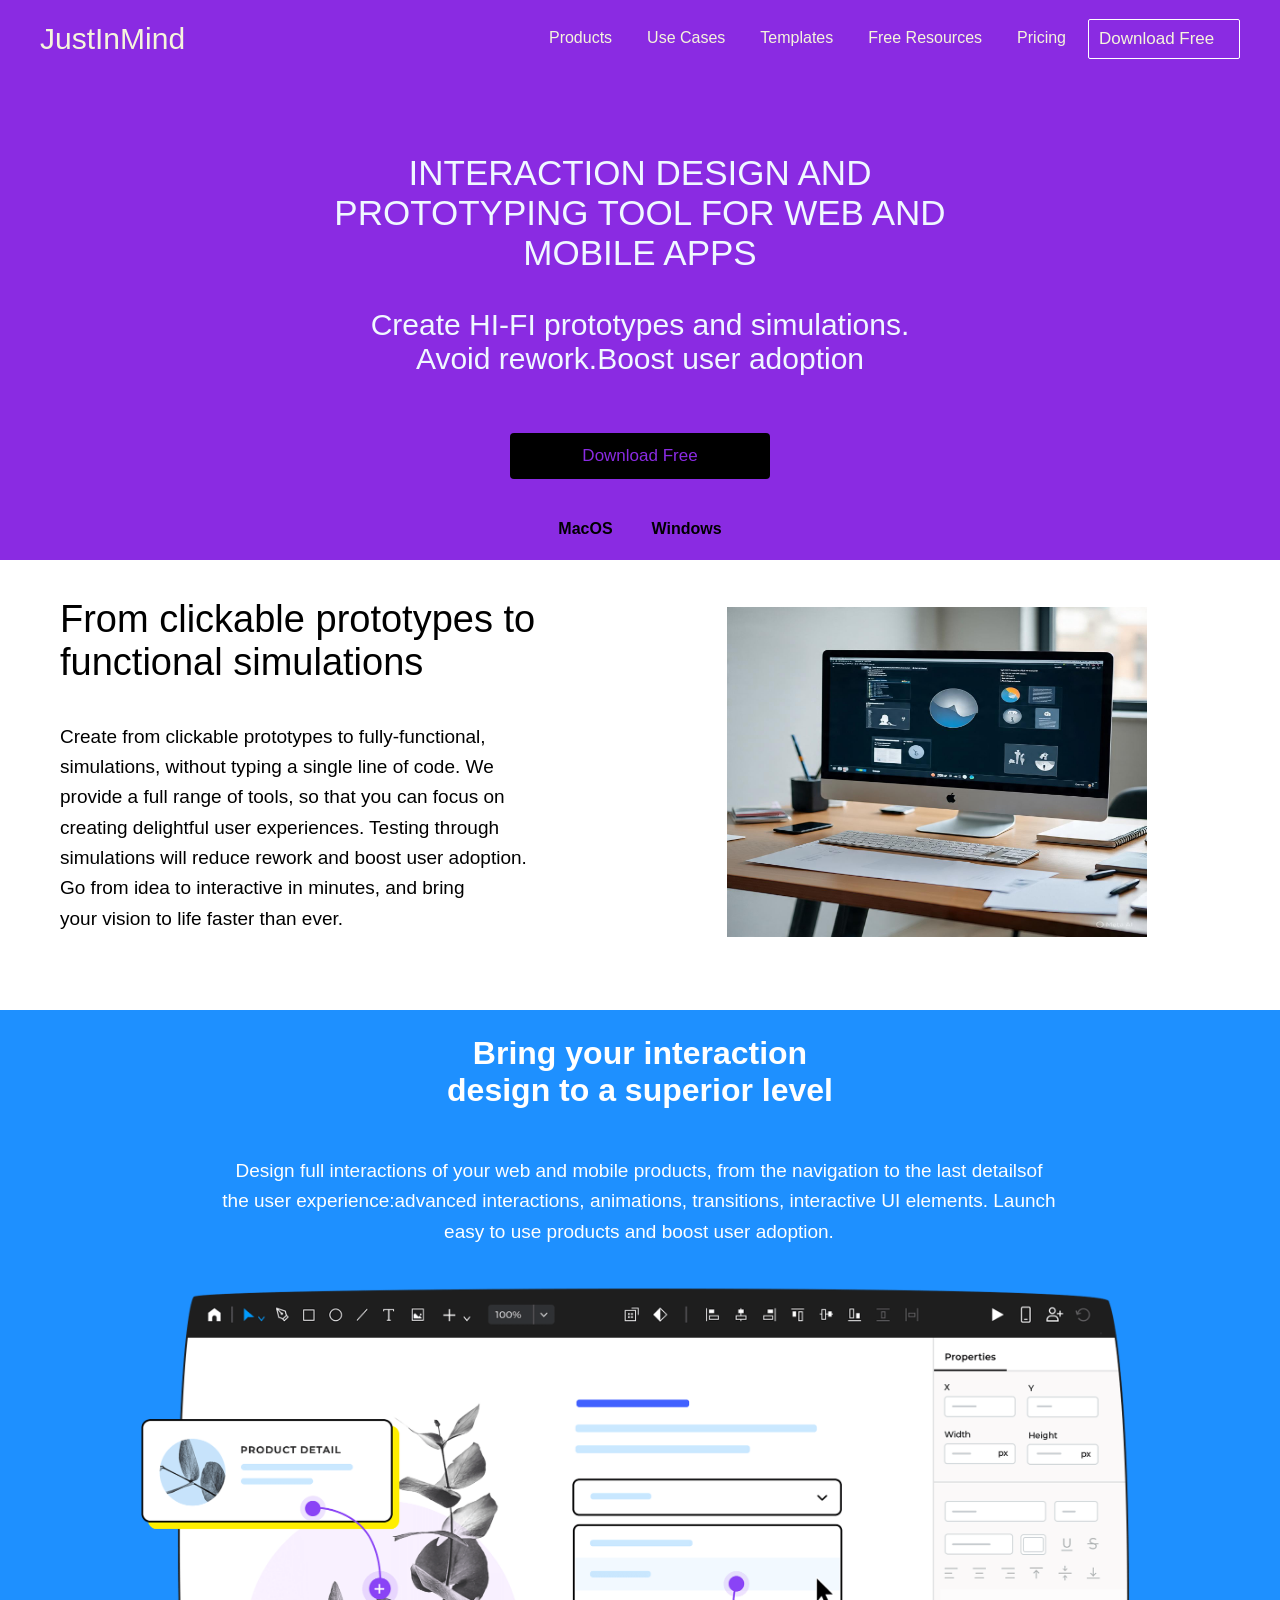
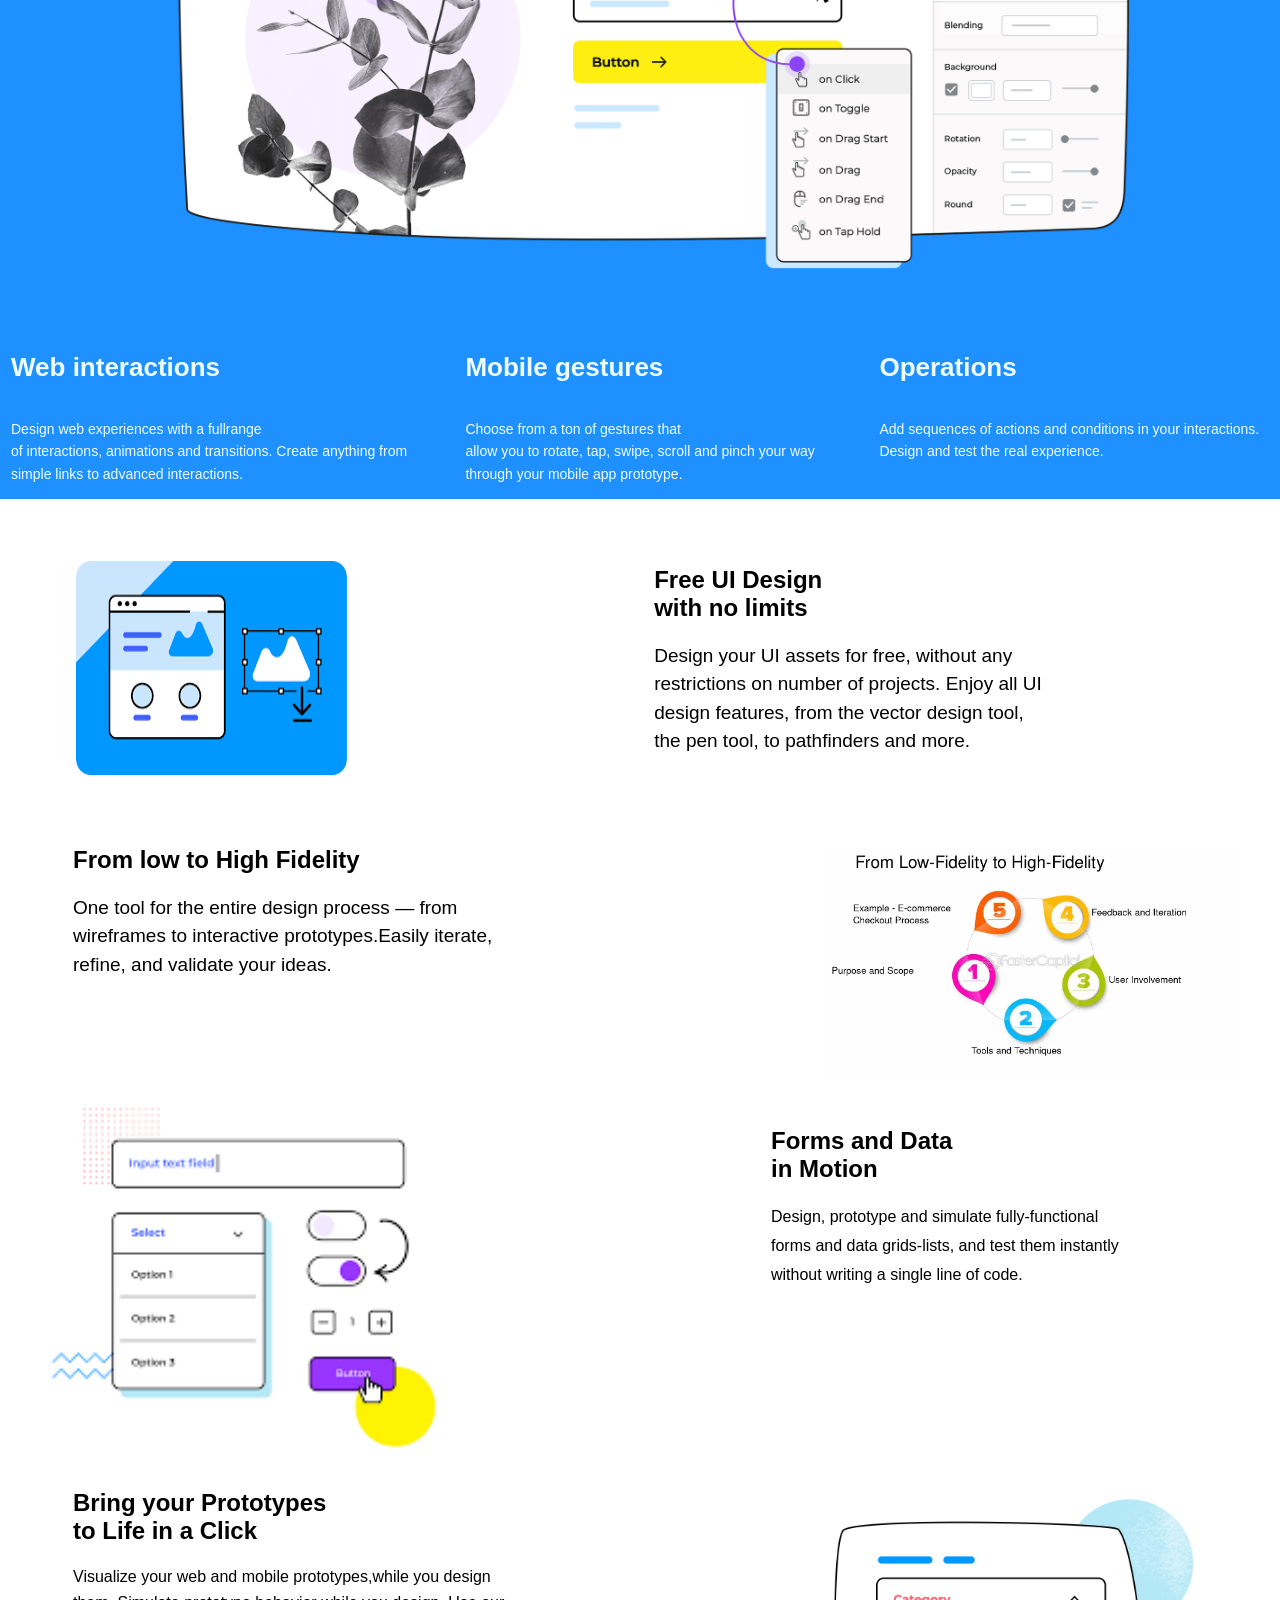
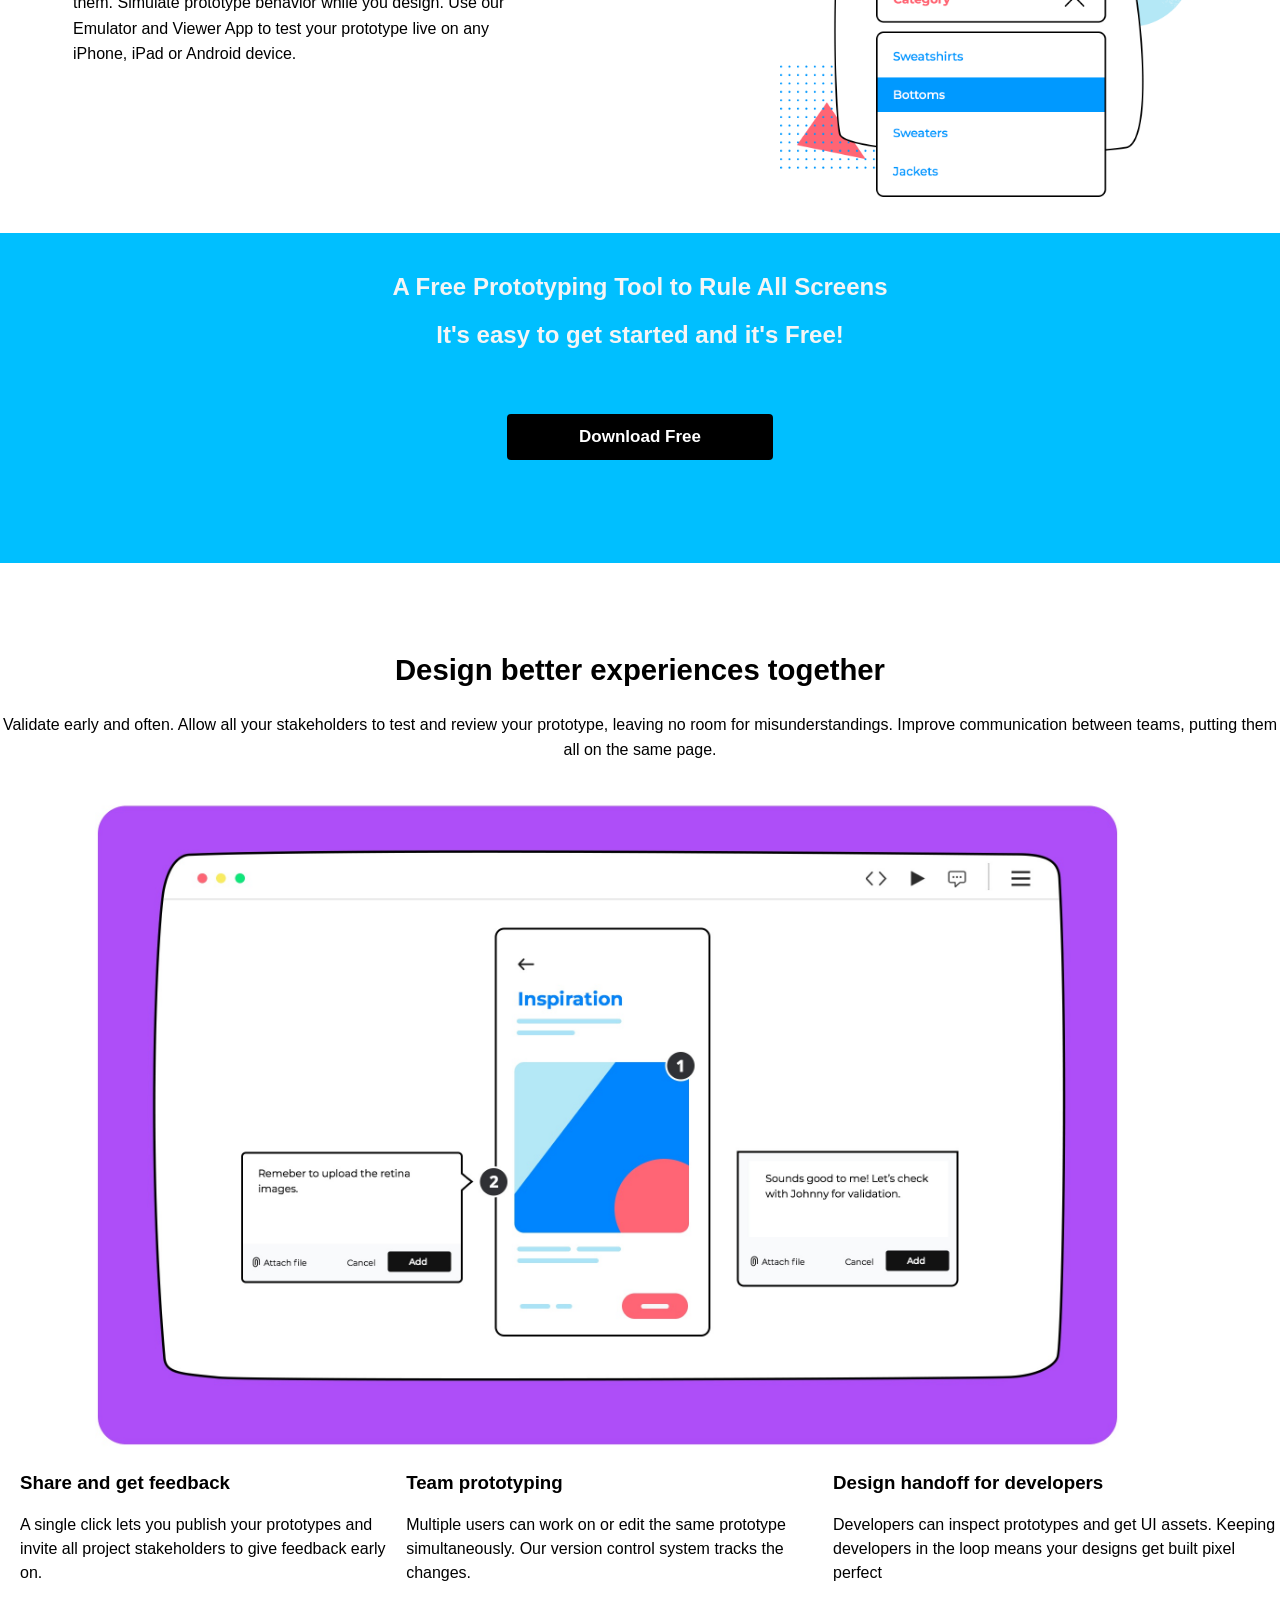
==== commit a694b00c: "de" ====
--- a/index.html
+++ b/index.html
@@ -18,7 +18,7 @@
       background-color: blueviolet;
     }
     .brand {
-      font-size: 33px;
+      font-size: 30px;
       text-decoration: none;
       color: aliceblue;
     }
@@ -32,9 +32,6 @@
       text-decoration: none;
       padding: 10px 13px;
       font-size: 16px;
-    }
-    nav a:hover {
-      background-color: #111111;
     }
     .b {
       text-decoration: none;
@@ -66,19 +63,18 @@
     }
     </style>
 </head>
-<body style="border: 8px solid blueviolet;">
+<body>
 <section style="background-color: blueviolet;">
- <header  style="background-color: beige;">
-    <a href="https://www.justinmind.com/" class="brand" style="color: blueviolet;">JustInMind</a>
-    <nav style="background-color: beige;">
-      <a href="#products" style="color: blueviolet;">Products</a>
-      <a href="#use-cases" style="color: blueviolet;">Use Cases</a>
-      <a href="#templates" style="color: blueviolet;">Templates</a>
-      <a href="#free-resources" style="color: blueviolet;">Free Resources</a>
-      <a href="#pricing" style="color: blueviolet;">Pricing</a>
-       <a href="https://www.justinmind.com/thank-you-win" style="border: 2px solid blueviolet; 
-       width: 130px;font-size: 17px; border-radius: 2px; padding: 9px 14px;color: blueviolet; 
-       background-color: beige;">Download Free</a>
+ <header  style="background-color: blueviolet;">
+    <a href="https://www.justinmind.com/" class="brand" style="color: beige;">JustInMind</a>
+    <nav style="background-color: blueviolet;">
+      <a href="#products" style="color: beige;">Products</a>
+      <a href="#use-cases" style="color: beige;">Use Cases</a>
+      <a href="#templates" style="color: beige;">Templates</a>
+      <a href="#free-resources" style="color: beige;">Free Resources</a>
+      <a href="#pricing" style="color: beige;">Pricing</a>
+       <a href="https://www.justinmind.com/thank-you-win" style=" width: 130px;font-size: 17px; border-radius: 2px; 
+       padding: 9px 10px;color: beige; border: 1px solid white; background-color: blueviolet;">Download Free</a>
     </nav>
   </header>
   <p style="text-align: center; color: aliceblue; font-size: 35px; margin-top: 75px;">
@@ -94,17 +90,17 @@
   </div>
   </section>
   <section style="background-color: white; height: 430px;">
-  <div style="display: flex; gap: 20px; margin-bottom: 40px;">
+  <div style="display: flex; gap: 15%; margin-bottom: 40px;">
     <div>
-  <p style="font-size: 38px; margin-left: 49px;">From clickable prototypes to<br>
+  <p style="font-size: 38px; margin-left: 60px;">From clickable prototypes to<br>
   functional simulations</p>
-  <p style="font-size: 19px; margin-left: 49px; margin-top: 4px; margin-bottom: 4px; line-height: 1.6;">
+  <p style="font-size: 19px; margin-left: 60px; margin-top: 4px; margin-bottom: 4px; line-height: 1.6;">
   Create from clickable prototypes to fully-functional,<br>simulations, without typing a single 
   line of code. We<br>provide a full range of tools, so that you can focus on<br>creating delightful 
   user experiences. Testing through<br>simulations will reduce rework and boost user adoption.<br>
   Go from idea to interactive in minutes, and bring<br>your vision to life faster than ever.</p>
   </div>
-  <img style="height: 330px; width: 420px; margin-right: 30px; margin-top: 47px;" 
+  <img style="height: 330px; width: 420px; margin-right: 20px; margin-top: 47px;"
    src="Images/abc.jpg" alt="#">
    </div>
   </div>
@@ -217,4 +213,5 @@
    </div>
   </div>
   </section>
+  </body>
 </html>
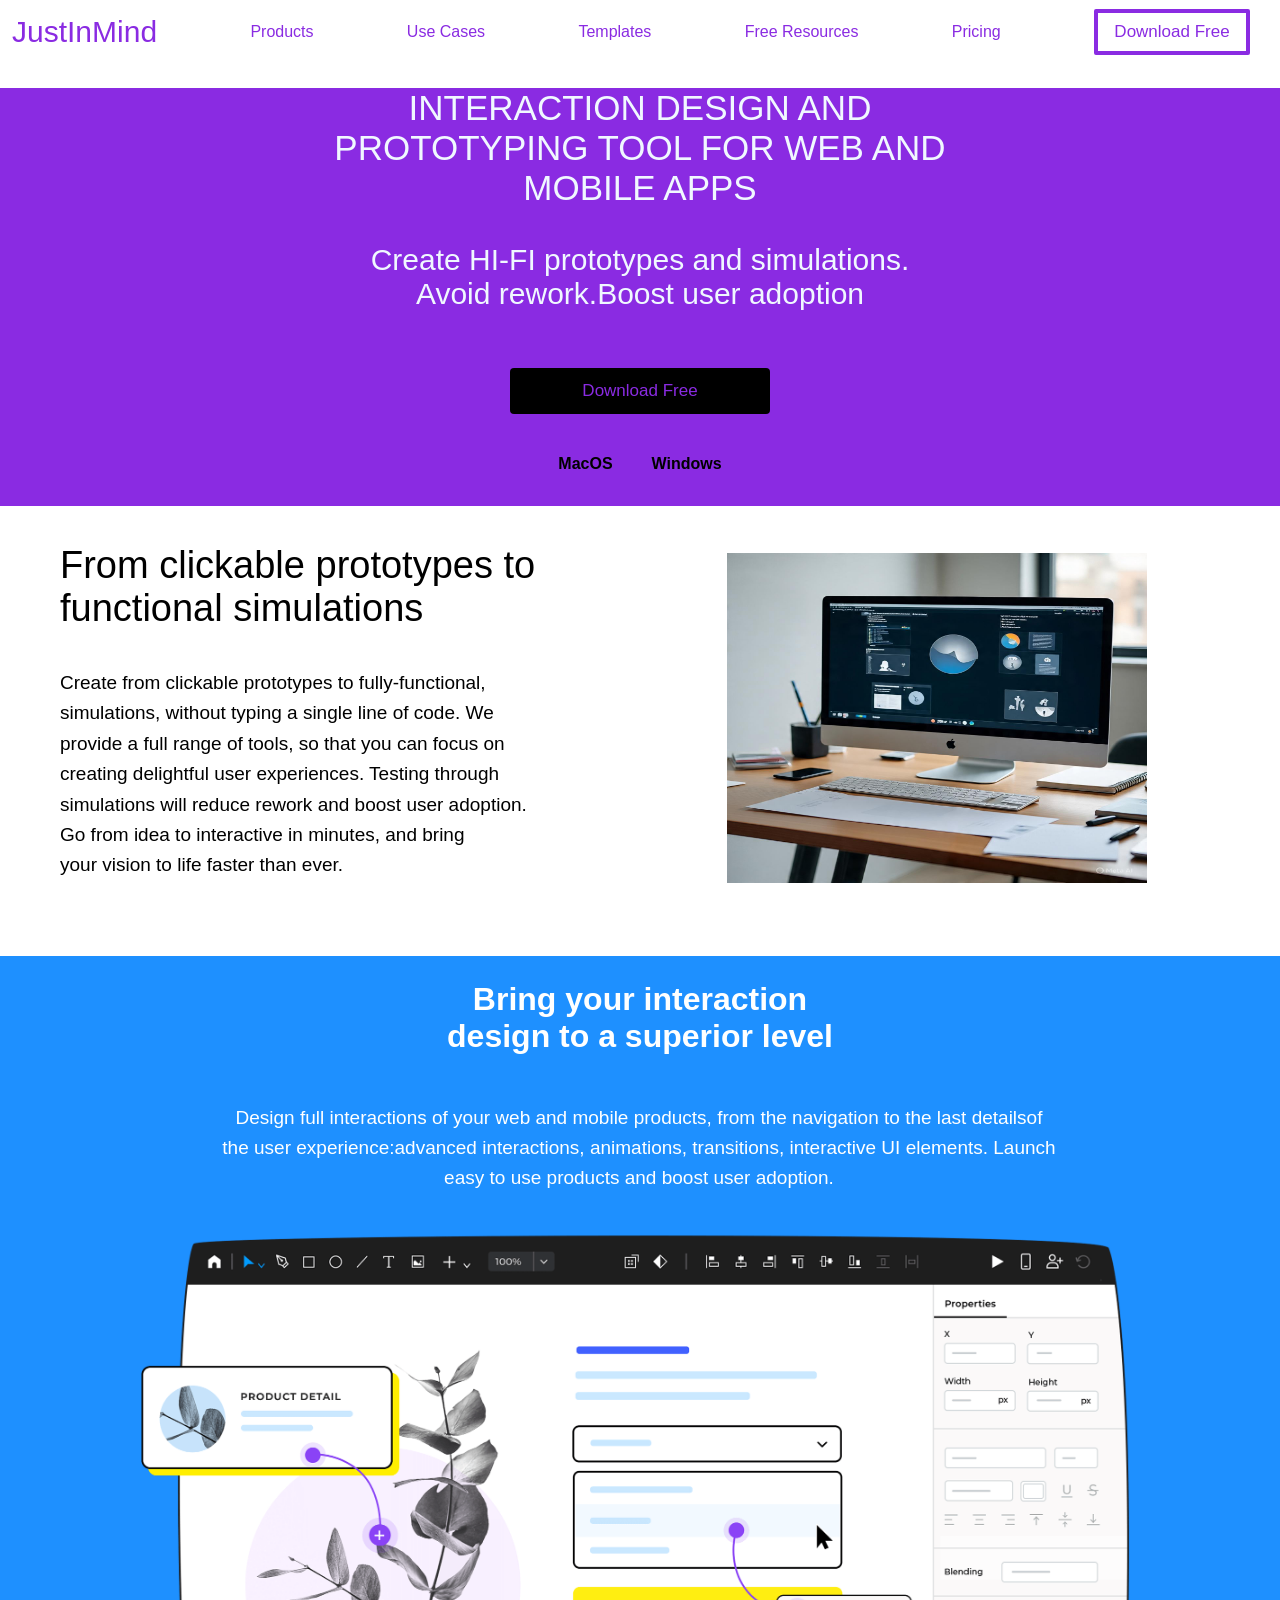
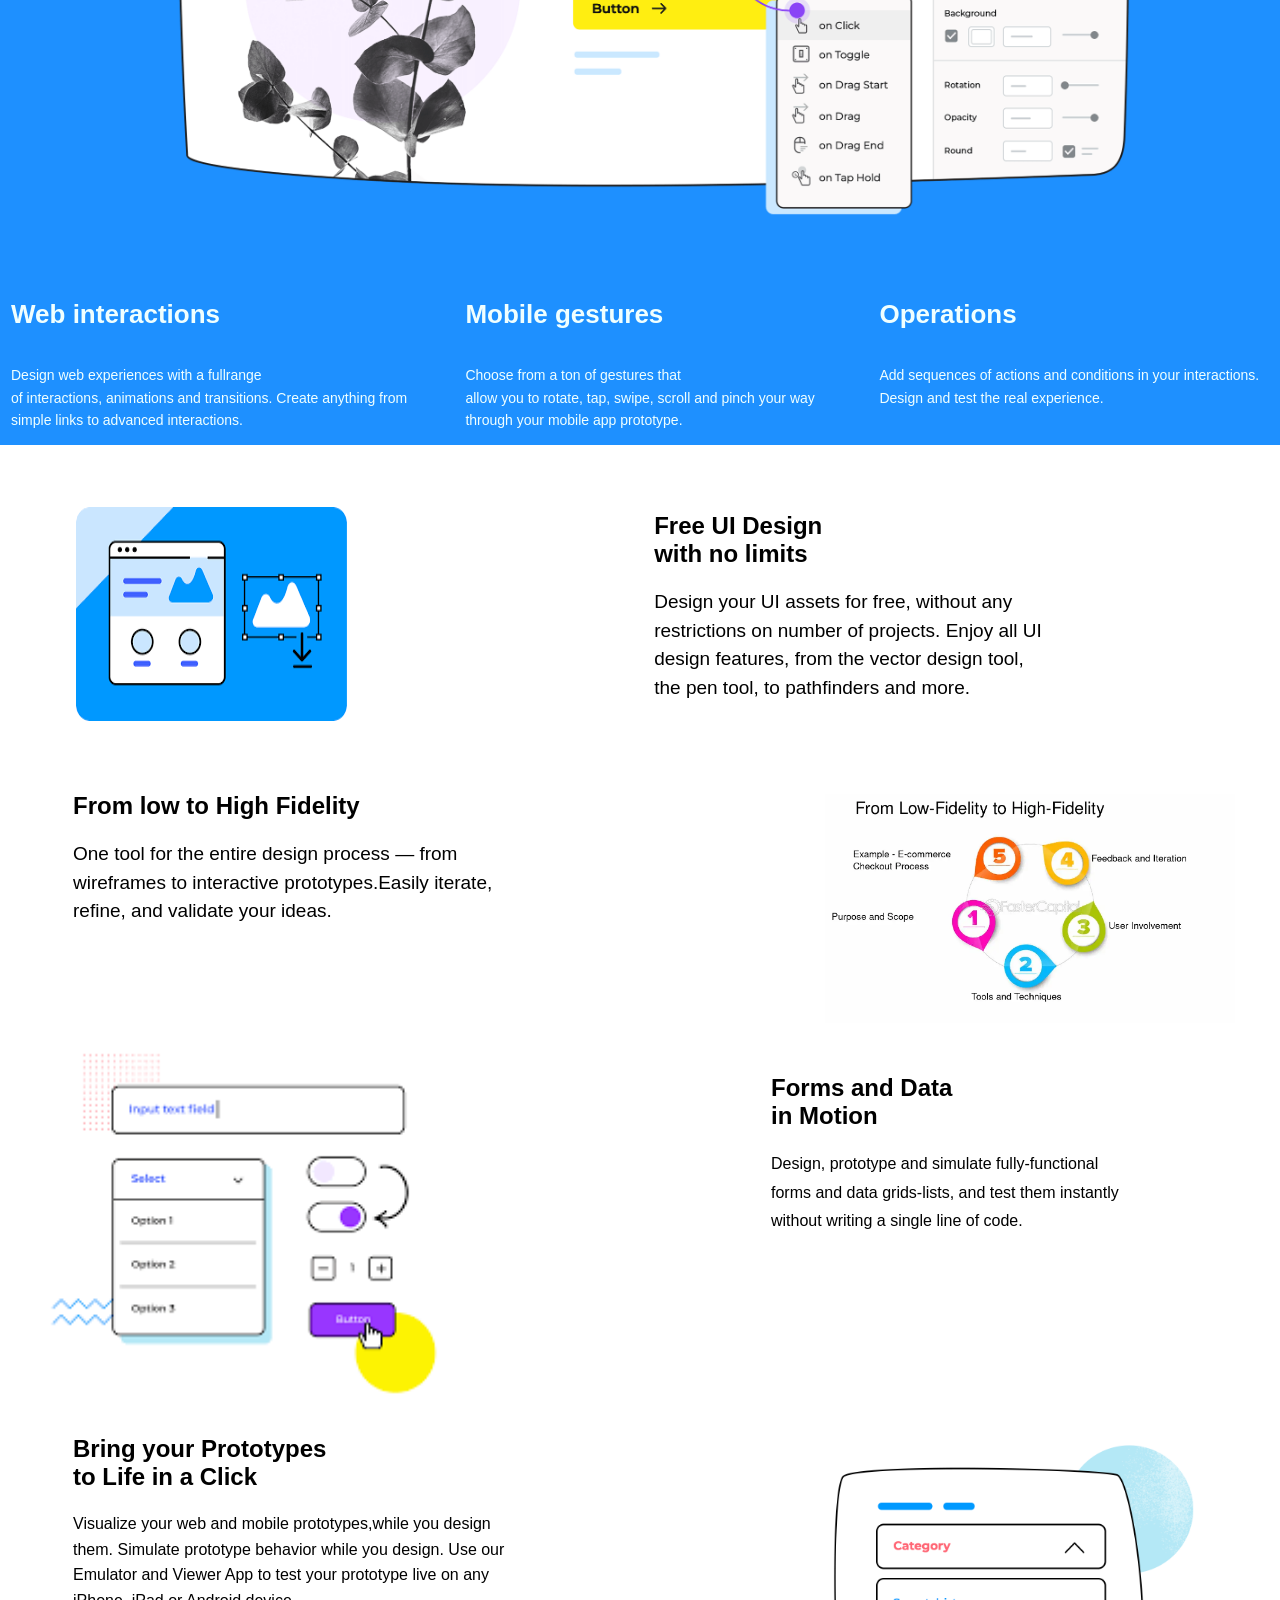
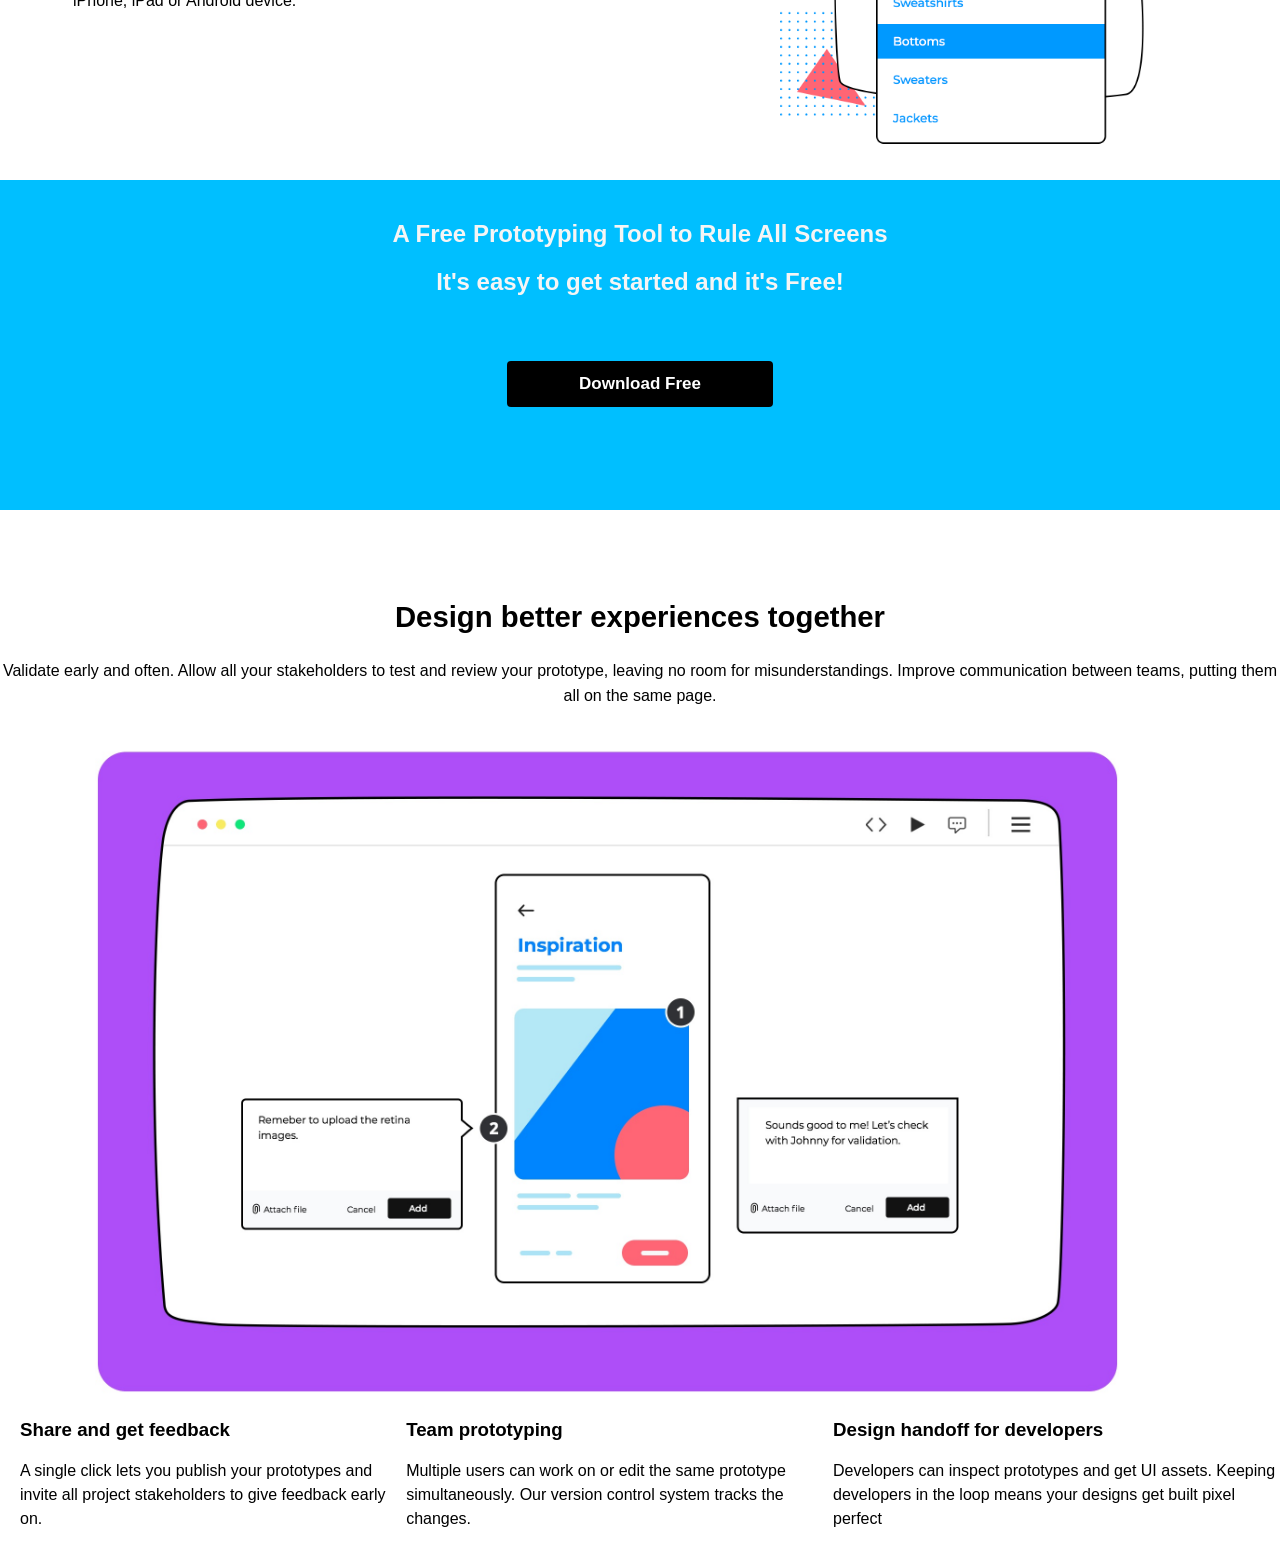
==== commit 75f90051: "hilol" ====
--- a/index.html
+++ b/index.html
@@ -4,80 +4,23 @@
     <meta charset="UTF-8">
     <meta name="viewport" content="width=device-width, initial-scale=1.0">
     <title>Document</title>
+    <link rel="stylesheet" href="style.css">
     <style>
-     body {
-      margin: 0%;
-      padding: 0%;
-      font-family: sans-serif;
-    }
-    header {
-      display: flex;
-      justify-content: space-between;
-      align-items: center;
-      padding: 19px 40px;
-      background-color: blueviolet;
-    }
-    .brand {
-      font-size: 30px;
-      text-decoration: none;
-      color: aliceblue;
-    }
-    nav {
-      display: flex;
-      gap: 9px;
-      background-color: inherit;
-    }
-    nav a {
-      color: white;
-      text-decoration: none;
-      padding: 10px 13px;
-      font-size: 16px;
-    }
-    .b {
-      text-decoration: none;
-      margin-top: 27px;
-      padding: 13px 72px;
-      color: blueviolet;
-      background-color: black;
-      font-size: 17px;
-      border-radius: 4px;
-      display: inline-block; 
-    }
-    .b:hover {
-      background-color: white;
-      color: black;
-    }
-    h4.c {
-      color: azure;
-      font-size: 26px;
-    }
-    p.d {
-      color: azure;
-      line-height: 1.6;
-      padding: 0px 2px 0px 0px;
-      font-size: 14px;
-    }
-    a.e:hover {
-    background-color: white;
-    color: black;
-    }
     </style>
 </head>
 <body>
-<section style="background-color: blueviolet;">
- <header  style="background-color: blueviolet;">
-    <a href="https://www.justinmind.com/" class="brand" style="color: beige;">JustInMind</a>
-    <nav style="background-color: blueviolet;">
-      <a href="#products" style="color: beige;">Products</a>
-      <a href="#use-cases" style="color: beige;">Use Cases</a>
-      <a href="#templates" style="color: beige;">Templates</a>
-      <a href="#free-resources" style="color: beige;">Free Resources</a>
-      <a href="#pricing" style="color: beige;">Pricing</a>
-       <a href="https://www.justinmind.com/thank-you-win" style=" width: 130px;font-size: 17px; border-radius: 2px; 
-       padding: 9px 10px;color: beige; border: 1px solid white; background-color: blueviolet;">Download Free</a>
+<section>
+  <nav style="background-color: white">
+    <a href="https://www.justinmind.com/" class="brand">JustInMind</a>
+      <a href="#">Products</a>
+      <a href="#">Use Cases</a>
+      <a href="#">Templates</a>
+      <a href="#">Free Resources</a>
+      <a href="#">Pricing</a>
+       <a href="https://www.justinmind.com/thank-you-win" class="download-btn">Download Free</a>
     </nav>
-  </header>
-  <p style="text-align: center; color: aliceblue; font-size: 35px; margin-top: 75px;">
+    <div style="background-color: blueviolet; height: 418px; margin-top: -60px;">
+      <p style="text-align: center; color: aliceblue; font-size: 35px; margin-top: 84px; display: block;">
   INTERACTION DESIGN AND<br>PROTOTYPING TOOL FOR WEB AND<br>MOBILE APPS</p>
   <p style="text-align: center; color: aliceblue; font-size: 30px;">Create HI-FI prototypes 
   and simulations.<br>Avoid rework.Boost user adoption</p>
@@ -88,6 +31,7 @@
   <h4>MacOS</h4>
   <h4>Windows</h4>
   </div>
+    </div>
   </section>
   <section style="background-color: white; height: 430px;">
   <div style="display: flex; gap: 15%; margin-bottom: 40px;">
--- a/style.css
+++ b/style.css
@@ -0,0 +1,66 @@
+  body {
+      margin: 0%;
+      padding: 0%;
+      font-family: sans-serif;
+    }
+    nav {
+      margin-left: 12px;
+      display: flex;
+      justify-content: space-between;
+      align-items: center;
+      /*padding: 7px 20px;*/
+      background-color: white;
+    }
+    .brand {
+      font-size: 30px;
+      text-decoration: none;
+      color: blueviolet;
+    }
+    nav a {
+      color: blueviolet;
+      text-decoration: none;
+      /*padding: 10px 13px;*/
+      font-weight: 400;
+      display: inline-block;
+    }
+    .download-btn{
+        width: 130px;
+        font-size: 17px; 
+        border-radius: 2px; 
+        padding: 9px 9px;
+        color: blueviolet; 
+        border: 4px solid blueviolet; 
+        background-color: white;
+        text-align: center;
+        margin-top: 9px;
+        margin-bottom: 9px;
+        margin-right: 30px;
+    }
+    .b {
+      text-decoration: none;
+      margin-top: 27px;
+      padding: 13px 72px;
+      color: blueviolet;
+      background-color: black;
+      font-size: 17px;
+      border-radius: 4px;
+      display: inline-block; 
+    }
+    .b:hover {
+      background-color: white;
+      color: black;
+    }
+    h4.c {
+      color: azure;
+      font-size: 26px;
+    }
+    p.d {
+      color: azure;
+      line-height: 1.6;
+      padding: 0px 2px 0px 0px;
+      font-size: 14px;
+    }
+    a.e:hover {
+    background-color: white;
+    color: black;
+    }
